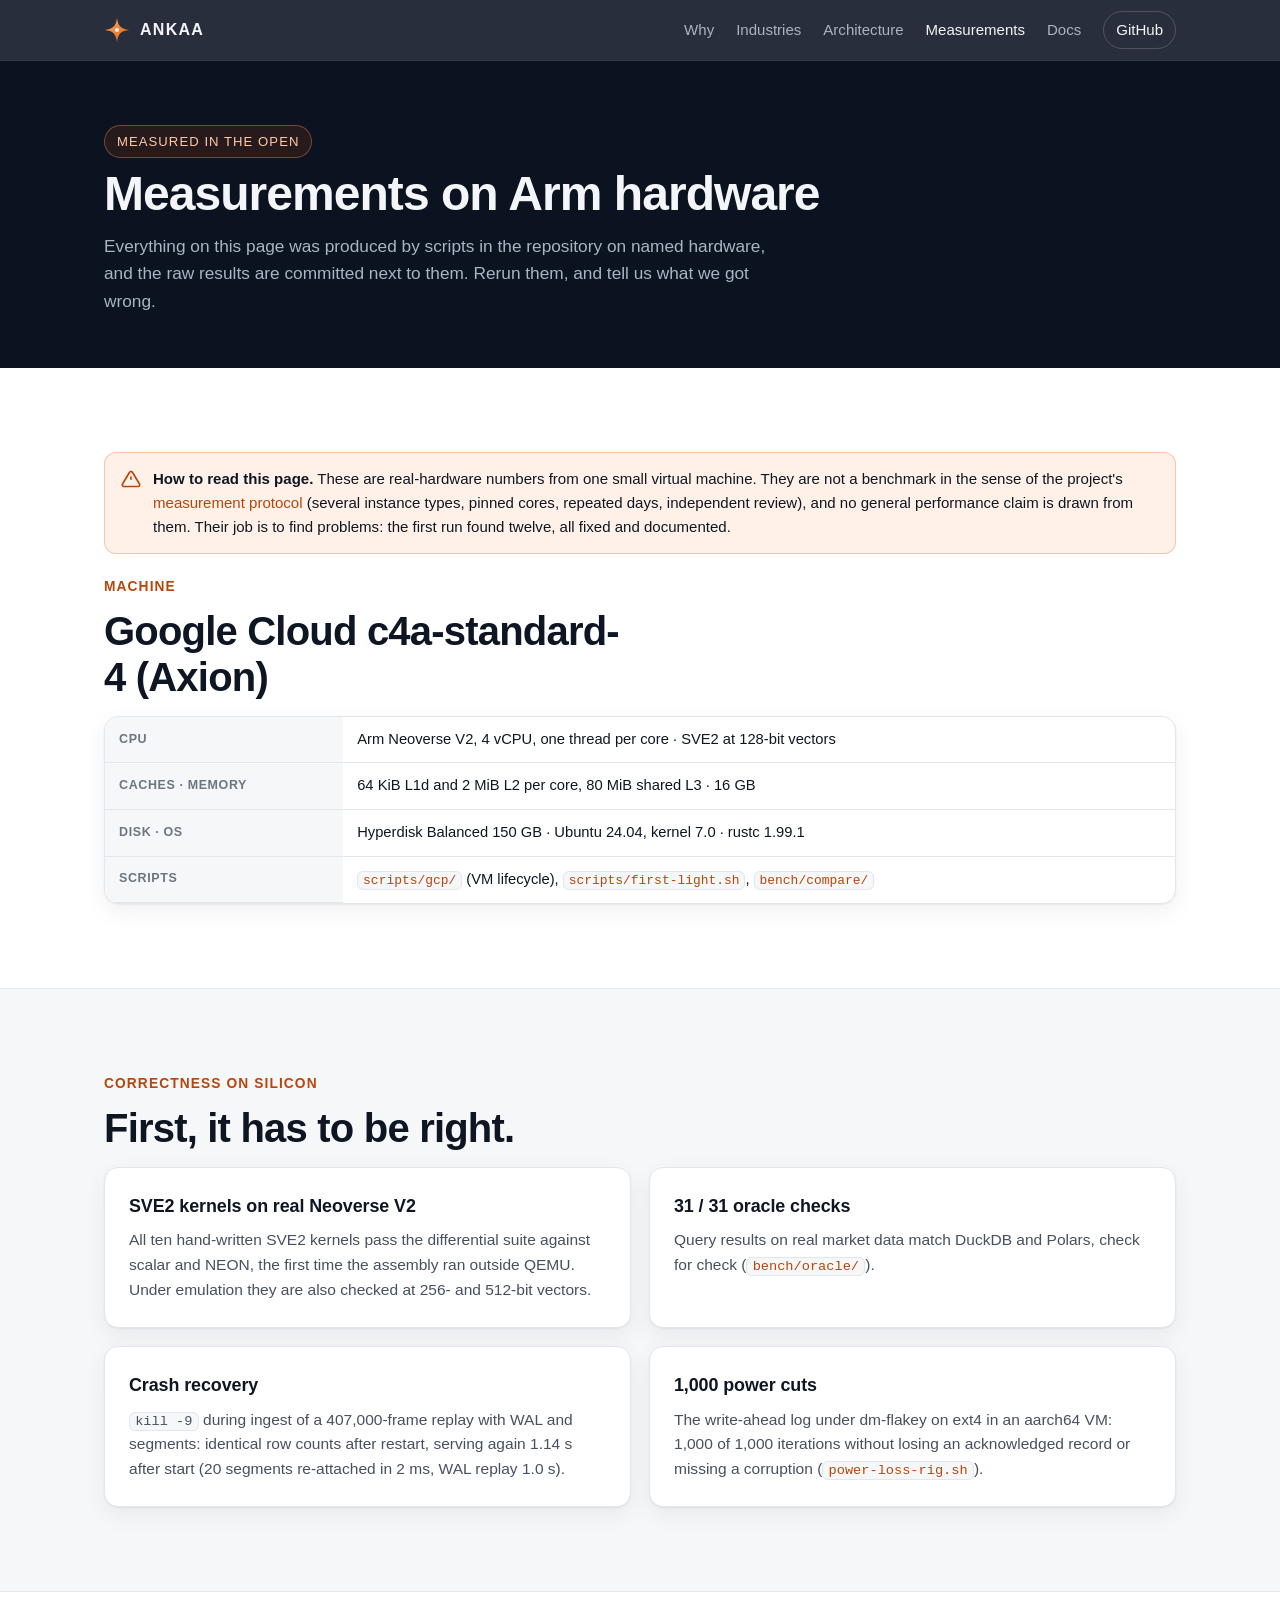
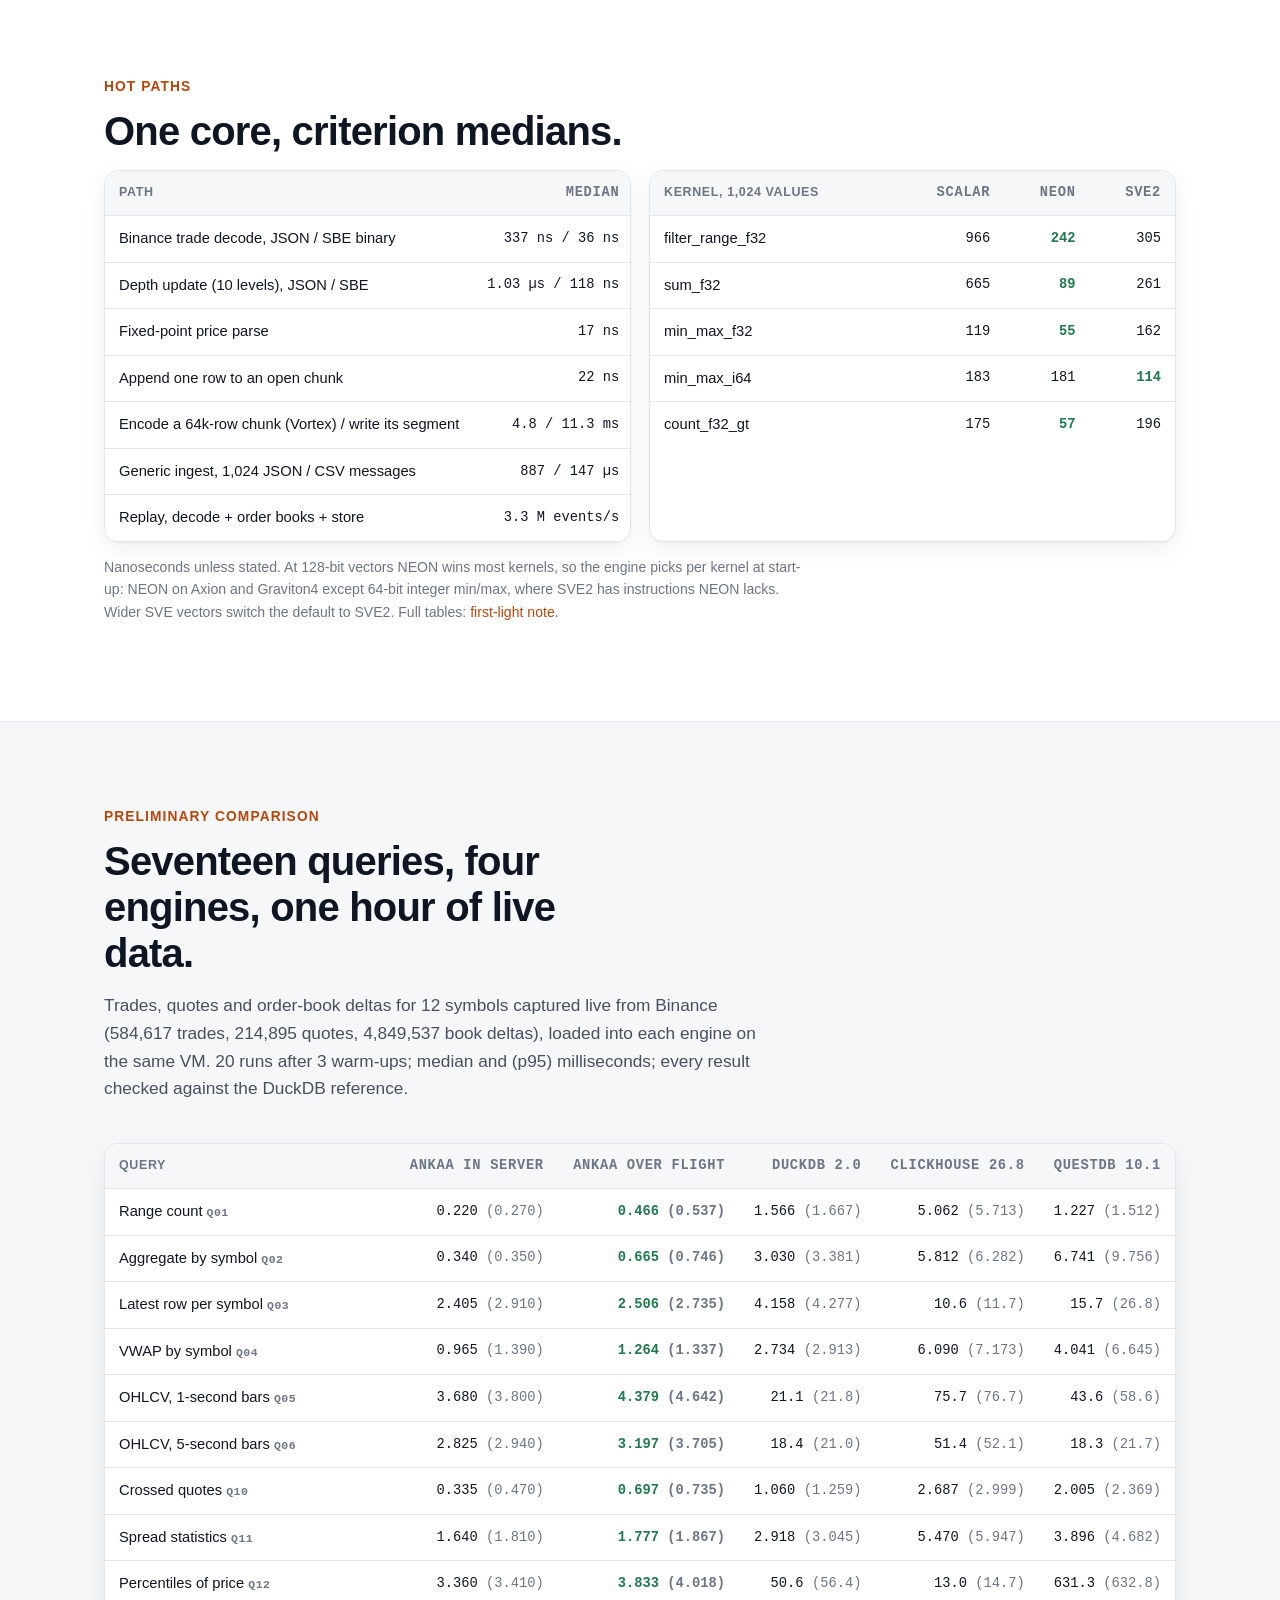
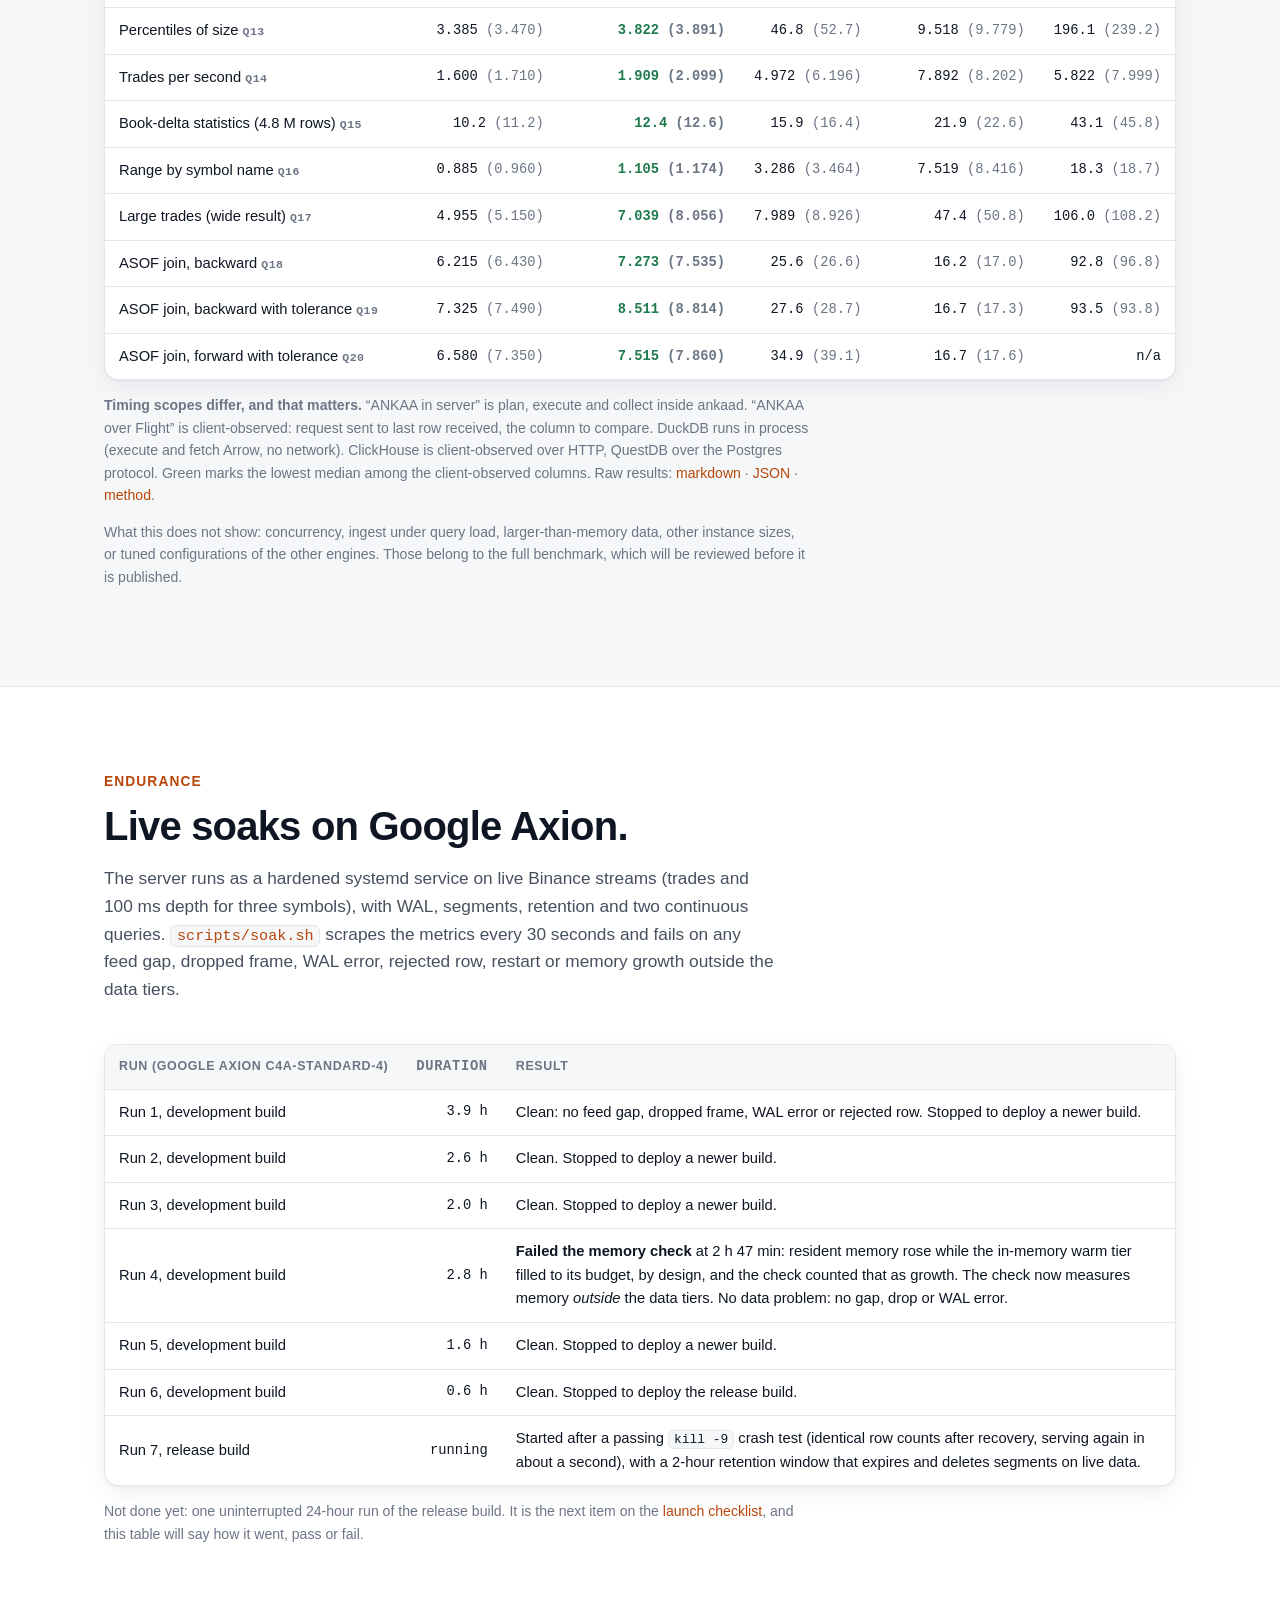
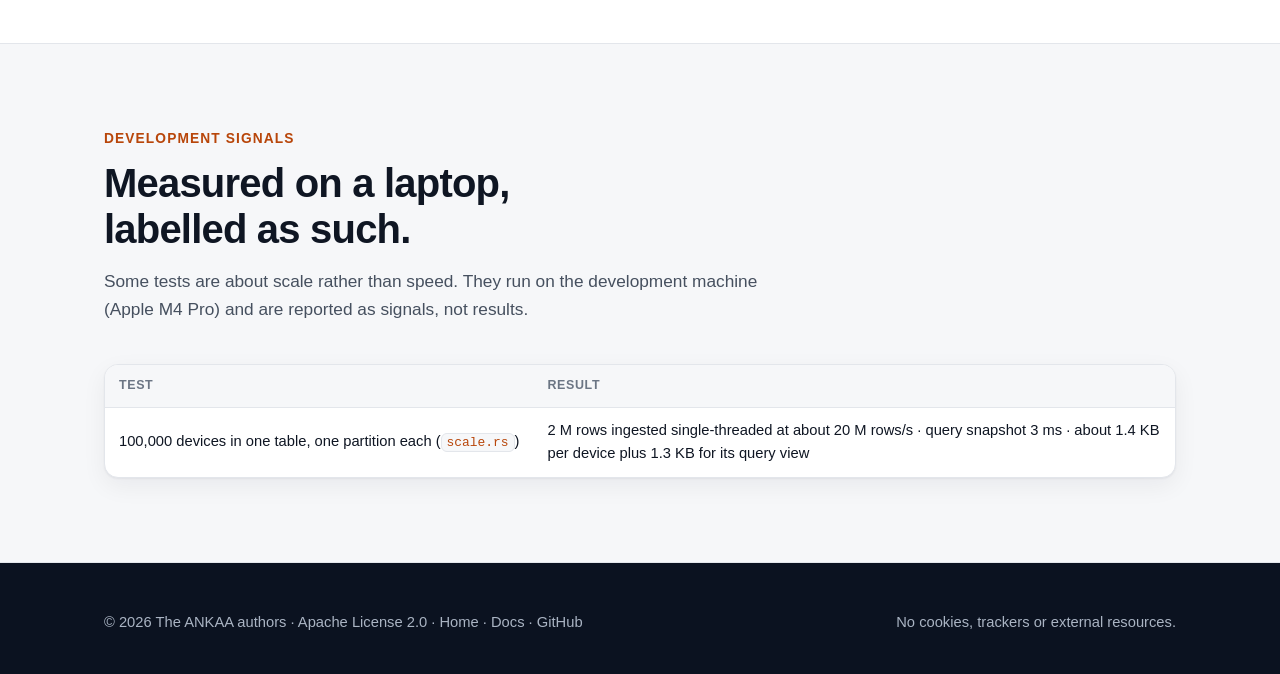
==== site/benchmarks.html @ 0e78306a "ANKAA 0.1.0: first public release Open-source, Arm-native real-time time-series engine in Rust. See " ====
<!doctype html>
<html lang="en">
<head>
<meta charset="utf-8">
<meta name="viewport" content="width=device-width, initial-scale=1">
<title>ANKAA · Measurements</title>
<meta name="description" content="Measurements of ANKAA on Arm server hardware (Google Axion, Neoverse V2): correctness on silicon, hot-path timings, SIMD backends and a preliminary comparison with DuckDB, ClickHouse and QuestDB, with scripts and raw results.">
<meta name="theme-color" content="#0b1220">
<link rel="icon" href="favicon.svg" type="image/svg+xml">
<link rel="stylesheet" href="assets/style.css">
<meta property="og:title" content="ANKAA · Measurements on Arm hardware">
<meta property="og:image" content="https://ualsweb.github.io/ankaa/assets/og.png">
</head>
<body>
<a class="skip" href="#main">Skip to content</a>
<header class="top">
  <div class="wrap">
    <a class="brand" href="./"><img src="assets/logo.svg" alt="" width="26" height="26">ANKAA</a>
    <nav class="nav" aria-label="Main">
      <a class="hide-s" href="./#why">Why</a>
      <a class="hide-s" href="./#industries">Industries</a>
      <a class="hide-s" href="./#architecture">Architecture</a>
      <a href="benchmarks.html" aria-current="page">Measurements</a>
      <a href="docs.html">Docs</a>
      <a class="gh" href="https://github.com/ualsweb/ankaa">GitHub</a>
    </nav>
  </div>
</header>

<main id="main">
<div class="page-head">
  <div class="wrap">
    <span class="eyebrow">Measured in the open</span>
    <h1>Measurements on Arm hardware</h1>
    <p>Everything on this page was produced by scripts in the repository on named hardware, and the raw results are committed next to them. Rerun them, and tell us what we got wrong.</p>
  </div>
</div>

<section>
  <div class="wrap">
    <div class="caveat"><svg viewBox="0 0 24 24"><path d="M12 9v4M12 17h.01M10.3 3.9L1.8 18a2 2 0 001.7 3h17a2 2 0 001.7-3L13.7 3.9a2 2 0 00-3.4 0z"/></svg><div><b>How to read this page.</b> These are real-hardware numbers from one small virtual machine. They are not a benchmark in the sense of the project's <a href="https://github.com/ualsweb/ankaa/blob/main/docs/measurement-protocol.md">measurement protocol</a> (several instance types, pinned cores, repeated days, independent review), and no general performance claim is drawn from them. Their job is to find problems: the first run found twelve, all fixed and documented.</div></div>

    <p class="kicker">Machine</p>
    <h2>Google Cloud c4a-standard-4 (Axion)</h2>
    <div class="tbl-wrap">
      <table>
        <tbody>
          <tr><th>CPU</th><td class="wrap-ok">Arm Neoverse V2, 4 vCPU, one thread per core · SVE2 at 128-bit vectors</td></tr>
          <tr><th>Caches · memory</th><td class="wrap-ok">64 KiB L1d and 2 MiB L2 per core, 80 MiB shared L3 · 16 GB</td></tr>
          <tr><th>Disk · OS</th><td class="wrap-ok">Hyperdisk Balanced 150 GB · Ubuntu 24.04, kernel 7.0 · rustc 1.99.1</td></tr>
          <tr><th>Scripts</th><td class="wrap-ok"><a href="https://github.com/ualsweb/ankaa/tree/main/scripts/gcp"><code>scripts/gcp/</code></a> (VM lifecycle), <a href="https://github.com/ualsweb/ankaa/blob/main/scripts/first-light.sh"><code>scripts/first-light.sh</code></a>, <a href="https://github.com/ualsweb/ankaa/tree/main/bench/compare"><code>bench/compare/</code></a></td></tr>
        </tbody>
      </table>
    </div>
  </div>
</section>

<section class="soft">
  <div class="wrap">
    <p class="kicker">Correctness on silicon</p>
    <h2>First, it has to be right.</h2>
    <div class="grid g2">
      <div class="card"><h3>SVE2 kernels on real Neoverse V2</h3><p>All ten hand-written SVE2 kernels pass the differential suite against scalar and NEON, the first time the assembly ran outside QEMU. Under emulation they are also checked at 256- and 512-bit vectors.</p></div>
      <div class="card"><h3>31 / 31 oracle checks</h3><p>Query results on real market data match DuckDB and Polars, check for check (<a href="https://github.com/ualsweb/ankaa/tree/main/bench/oracle"><code>bench/oracle/</code></a>).</p></div>
      <div class="card"><h3>Crash recovery</h3><p><code>kill -9</code> during ingest of a 407,000-frame replay with WAL and segments: identical row counts after restart, serving again 1.14 s after start (20 segments re-attached in 2 ms, WAL replay 1.0 s).</p></div>
      <div class="card"><h3>1,000 power cuts</h3><p>The write-ahead log under dm-flakey on ext4 in an aarch64 VM: 1,000 of 1,000 iterations without losing an acknowledged record or missing a corruption (<a href="https://github.com/ualsweb/ankaa/blob/main/scripts/power-loss-rig.sh"><code>power-loss-rig.sh</code></a>).</p></div>
    </div>
  </div>
</section>

<section>
  <div class="wrap">
    <p class="kicker">Hot paths</p>
    <h2>One core, criterion medians.</h2>
    <div class="grid g2">
      <div class="tbl-wrap">
        <table>
          <thead><tr><th>Path</th><th class="num">Median</th></tr></thead>
          <tbody>
            <tr><td>Binance trade decode, JSON / SBE binary</td><td class="num">337 ns / 36 ns</td></tr>
            <tr><td>Depth update (10 levels), JSON / SBE</td><td class="num">1.03 µs / 118 ns</td></tr>
            <tr><td>Fixed-point price parse</td><td class="num">17 ns</td></tr>
            <tr><td>Append one row to an open chunk</td><td class="num">22 ns</td></tr>
            <tr><td>Encode a 64k-row chunk (Vortex) / write its segment</td><td class="num">4.8 / 11.3 ms</td></tr>
            <tr><td>Generic ingest, 1,024 JSON / CSV messages</td><td class="num">887 / 147 µs</td></tr>
            <tr><td>Replay, decode + order books + store</td><td class="num">3.3 M events/s</td></tr>
          </tbody>
        </table>
      </div>
      <div class="tbl-wrap">
        <table>
          <thead><tr><th>Kernel, 1,024 values</th><th class="num">scalar</th><th class="num">NEON</th><th class="num">SVE2</th></tr></thead>
          <tbody>
            <tr><td>filter_range_f32</td><td class="num">966</td><td class="num best">242</td><td class="num">305</td></tr>
            <tr><td>sum_f32</td><td class="num">665</td><td class="num best">89</td><td class="num">261</td></tr>
            <tr><td>min_max_f32</td><td class="num">119</td><td class="num best">55</td><td class="num">162</td></tr>
            <tr><td>min_max_i64</td><td class="num">183</td><td class="num">181</td><td class="num best">114</td></tr>
            <tr><td>count_f32_gt</td><td class="num">175</td><td class="num best">57</td><td class="num">196</td></tr>
          </tbody>
        </table>
      </div>
    </div>
    <p class="note">Nanoseconds unless stated. At 128-bit vectors NEON wins most kernels, so the engine picks per kernel at start-up: NEON on Axion and Graviton4 except 64-bit integer min/max, where SVE2 has instructions NEON lacks. Wider SVE vectors switch the default to SVE2. Full tables: <a href="https://github.com/ualsweb/ankaa/blob/main/docs/benchmarks/2026-11-10-axion-first-light.md">first-light note</a>.</p>
  </div>
</section>

<section class="soft" id="comparison">
  <div class="wrap">
    <p class="kicker">Preliminary comparison</p>
    <h2>Seventeen queries, four engines, one hour of live data.</h2>
    <p class="sub">Trades, quotes and order-book deltas for 12 symbols captured live from Binance (584,617 trades, 214,895 quotes, 4,849,537 book deltas), loaded into each engine on the same VM. 20 runs after 3 warm-ups; median and (p95) milliseconds; every result checked against the DuckDB reference.</p>
    <div class="tbl-wrap">
      <table>
        <thead><tr><th>Query</th><th class="num">ANKAA in server</th><th class="num">ANKAA over Flight</th><th class="num">DuckDB 2.0</th><th class="num">ClickHouse 26.8</th><th class="num">QuestDB 10.1</th></tr></thead>
        <tbody>
          <tr><td>Range count <span class="tag" style="margin:0">q01</span></td><td class="num">0.220 <span style="color:var(--ink-faint)">(0.270)</span></td><td class="num best">0.466 <span style="color:var(--ink-faint)">(0.537)</span></td><td class="num">1.566 <span style="color:var(--ink-faint)">(1.667)</span></td><td class="num">5.062 <span style="color:var(--ink-faint)">(5.713)</span></td><td class="num">1.227 <span style="color:var(--ink-faint)">(1.512)</span></td></tr>
          <tr><td>Aggregate by symbol <span class="tag" style="margin:0">q02</span></td><td class="num">0.340 <span style="color:var(--ink-faint)">(0.350)</span></td><td class="num best">0.665 <span style="color:var(--ink-faint)">(0.746)</span></td><td class="num">3.030 <span style="color:var(--ink-faint)">(3.381)</span></td><td class="num">5.812 <span style="color:var(--ink-faint)">(6.282)</span></td><td class="num">6.741 <span style="color:var(--ink-faint)">(9.756)</span></td></tr>
          <tr><td>Latest row per symbol <span class="tag" style="margin:0">q03</span></td><td class="num">2.405 <span style="color:var(--ink-faint)">(2.910)</span></td><td class="num best">2.506 <span style="color:var(--ink-faint)">(2.735)</span></td><td class="num">4.158 <span style="color:var(--ink-faint)">(4.277)</span></td><td class="num">10.6 <span style="color:var(--ink-faint)">(11.7)</span></td><td class="num">15.7 <span style="color:var(--ink-faint)">(26.8)</span></td></tr>
          <tr><td>VWAP by symbol <span class="tag" style="margin:0">q04</span></td><td class="num">0.965 <span style="color:var(--ink-faint)">(1.390)</span></td><td class="num best">1.264 <span style="color:var(--ink-faint)">(1.337)</span></td><td class="num">2.734 <span style="color:var(--ink-faint)">(2.913)</span></td><td class="num">6.090 <span style="color:var(--ink-faint)">(7.173)</span></td><td class="num">4.041 <span style="color:var(--ink-faint)">(6.645)</span></td></tr>
          <tr><td>OHLCV, 1-second bars <span class="tag" style="margin:0">q05</span></td><td class="num">3.680 <span style="color:var(--ink-faint)">(3.800)</span></td><td class="num best">4.379 <span style="color:var(--ink-faint)">(4.642)</span></td><td class="num">21.1 <span style="color:var(--ink-faint)">(21.8)</span></td><td class="num">75.7 <span style="color:var(--ink-faint)">(76.7)</span></td><td class="num">43.6 <span style="color:var(--ink-faint)">(58.6)</span></td></tr>
          <tr><td>OHLCV, 5-second bars <span class="tag" style="margin:0">q06</span></td><td class="num">2.825 <span style="color:var(--ink-faint)">(2.940)</span></td><td class="num best">3.197 <span style="color:var(--ink-faint)">(3.705)</span></td><td class="num">18.4 <span style="color:var(--ink-faint)">(21.0)</span></td><td class="num">51.4 <span style="color:var(--ink-faint)">(52.1)</span></td><td class="num">18.3 <span style="color:var(--ink-faint)">(21.7)</span></td></tr>
          <tr><td>Crossed quotes <span class="tag" style="margin:0">q10</span></td><td class="num">0.335 <span style="color:var(--ink-faint)">(0.470)</span></td><td class="num best">0.697 <span style="color:var(--ink-faint)">(0.735)</span></td><td class="num">1.060 <span style="color:var(--ink-faint)">(1.259)</span></td><td class="num">2.687 <span style="color:var(--ink-faint)">(2.999)</span></td><td class="num">2.005 <span style="color:var(--ink-faint)">(2.369)</span></td></tr>
          <tr><td>Spread statistics <span class="tag" style="margin:0">q11</span></td><td class="num">1.640 <span style="color:var(--ink-faint)">(1.810)</span></td><td class="num best">1.777 <span style="color:var(--ink-faint)">(1.867)</span></td><td class="num">2.918 <span style="color:var(--ink-faint)">(3.045)</span></td><td class="num">5.470 <span style="color:var(--ink-faint)">(5.947)</span></td><td class="num">3.896 <span style="color:var(--ink-faint)">(4.682)</span></td></tr>
          <tr><td>Percentiles of price <span class="tag" style="margin:0">q12</span></td><td class="num">3.360 <span style="color:var(--ink-faint)">(3.410)</span></td><td class="num best">3.833 <span style="color:var(--ink-faint)">(4.018)</span></td><td class="num">50.6 <span style="color:var(--ink-faint)">(56.4)</span></td><td class="num">13.0 <span style="color:var(--ink-faint)">(14.7)</span></td><td class="num">631.3 <span style="color:var(--ink-faint)">(632.8)</span></td></tr>
          <tr><td>Percentiles of size <span class="tag" style="margin:0">q13</span></td><td class="num">3.385 <span style="color:var(--ink-faint)">(3.470)</span></td><td class="num best">3.822 <span style="color:var(--ink-faint)">(3.891)</span></td><td class="num">46.8 <span style="color:var(--ink-faint)">(52.7)</span></td><td class="num">9.518 <span style="color:var(--ink-faint)">(9.779)</span></td><td class="num">196.1 <span style="color:var(--ink-faint)">(239.2)</span></td></tr>
          <tr><td>Trades per second <span class="tag" style="margin:0">q14</span></td><td class="num">1.600 <span style="color:var(--ink-faint)">(1.710)</span></td><td class="num best">1.909 <span style="color:var(--ink-faint)">(2.099)</span></td><td class="num">4.972 <span style="color:var(--ink-faint)">(6.196)</span></td><td class="num">7.892 <span style="color:var(--ink-faint)">(8.202)</span></td><td class="num">5.822 <span style="color:var(--ink-faint)">(7.999)</span></td></tr>
          <tr><td>Book-delta statistics (4.8 M rows) <span class="tag" style="margin:0">q15</span></td><td class="num">10.2 <span style="color:var(--ink-faint)">(11.2)</span></td><td class="num best">12.4 <span style="color:var(--ink-faint)">(12.6)</span></td><td class="num">15.9 <span style="color:var(--ink-faint)">(16.4)</span></td><td class="num">21.9 <span style="color:var(--ink-faint)">(22.6)</span></td><td class="num">43.1 <span style="color:var(--ink-faint)">(45.8)</span></td></tr>
          <tr><td>Range by symbol name <span class="tag" style="margin:0">q16</span></td><td class="num">0.885 <span style="color:var(--ink-faint)">(0.960)</span></td><td class="num best">1.105 <span style="color:var(--ink-faint)">(1.174)</span></td><td class="num">3.286 <span style="color:var(--ink-faint)">(3.464)</span></td><td class="num">7.519 <span style="color:var(--ink-faint)">(8.416)</span></td><td class="num">18.3 <span style="color:var(--ink-faint)">(18.7)</span></td></tr>
          <tr><td>Large trades (wide result) <span class="tag" style="margin:0">q17</span></td><td class="num">4.955 <span style="color:var(--ink-faint)">(5.150)</span></td><td class="num best">7.039 <span style="color:var(--ink-faint)">(8.056)</span></td><td class="num">7.989 <span style="color:var(--ink-faint)">(8.926)</span></td><td class="num">47.4 <span style="color:var(--ink-faint)">(50.8)</span></td><td class="num">106.0 <span style="color:var(--ink-faint)">(108.2)</span></td></tr>
          <tr><td>ASOF join, backward <span class="tag" style="margin:0">q18</span></td><td class="num">6.215 <span style="color:var(--ink-faint)">(6.430)</span></td><td class="num best">7.273 <span style="color:var(--ink-faint)">(7.535)</span></td><td class="num">25.6 <span style="color:var(--ink-faint)">(26.6)</span></td><td class="num">16.2 <span style="color:var(--ink-faint)">(17.0)</span></td><td class="num">92.8 <span style="color:var(--ink-faint)">(96.8)</span></td></tr>
          <tr><td>ASOF join, backward with tolerance <span class="tag" style="margin:0">q19</span></td><td class="num">7.325 <span style="color:var(--ink-faint)">(7.490)</span></td><td class="num best">8.511 <span style="color:var(--ink-faint)">(8.814)</span></td><td class="num">27.6 <span style="color:var(--ink-faint)">(28.7)</span></td><td class="num">16.7 <span style="color:var(--ink-faint)">(17.3)</span></td><td class="num">93.5 <span style="color:var(--ink-faint)">(93.8)</span></td></tr>
          <tr><td>ASOF join, forward with tolerance <span class="tag" style="margin:0">q20</span></td><td class="num">6.580 <span style="color:var(--ink-faint)">(7.350)</span></td><td class="num best">7.515 <span style="color:var(--ink-faint)">(7.860)</span></td><td class="num">34.9 <span style="color:var(--ink-faint)">(39.1)</span></td><td class="num">16.7 <span style="color:var(--ink-faint)">(17.6)</span></td><td class="num">n/a</td></tr>
        </tbody>
      </table>
    </div>
    <p class="note"><b>Timing scopes differ, and that matters.</b> “ANKAA in server” is plan, execute and collect inside ankaad. “ANKAA over Flight” is client-observed: request sent to last row received, the column to compare. DuckDB runs in process (execute and fetch Arrow, no network). ClickHouse is client-observed over HTTP, QuestDB over the Postgres protocol. Green marks the lowest median among the client-observed columns. Raw results: <a href="https://github.com/ualsweb/ankaa/blob/main/bench/compare/results/2026-11-11-gcp-c4a-standard-4.md">markdown</a> · <a href="https://github.com/ualsweb/ankaa/blob/main/bench/compare/results/2026-11-11-gcp-c4a-standard-4.json">JSON</a> · <a href="https://github.com/ualsweb/ankaa/blob/main/docs/benchmarks/comparison-method.md">method</a>.</p>
    <p class="note">What this does not show: concurrency, ingest under query load, larger-than-memory data, other instance sizes, or tuned configurations of the other engines. Those belong to the full benchmark, which will be reviewed before it is published.</p>
  </div>
</section>

<section id="soak">
  <div class="wrap">
    <p class="kicker">Endurance</p>
    <h2>Live soaks on Google Axion.</h2>
    <p class="sub">The server runs as a hardened systemd service on live Binance streams (trades and 100 ms depth for three symbols), with WAL, segments, retention and two continuous queries. <a href="https://github.com/ualsweb/ankaa/blob/main/scripts/soak.sh"><code>scripts/soak.sh</code></a> scrapes the metrics every 30 seconds and fails on any feed gap, dropped frame, WAL error, rejected row, restart or memory growth outside the data tiers.</p>
    <div class="tbl-wrap">
      <table>
        <thead><tr><th>Run (Google Axion c4a-standard-4)</th><th class="num">Duration</th><th>Result</th></tr></thead>
        <tbody>
          <tr><td>Run 1, development build</td><td class="num">3.9 h</td><td class="wrap-ok">Clean: no feed gap, dropped frame, WAL error or rejected row. Stopped to deploy a newer build.</td></tr>
          <tr><td>Run 2, development build</td><td class="num">2.6 h</td><td class="wrap-ok">Clean. Stopped to deploy a newer build.</td></tr>
          <tr><td>Run 3, development build</td><td class="num">2.0 h</td><td class="wrap-ok">Clean. Stopped to deploy a newer build.</td></tr>
          <tr><td>Run 4, development build</td><td class="num">2.8 h</td><td class="wrap-ok"><b>Failed the memory check</b> at 2 h 47 min: resident memory rose while the in-memory warm tier filled to its budget, by design, and the check counted that as growth. The check now measures memory <i>outside</i> the data tiers. No data problem: no gap, drop or WAL error.</td></tr>
          <tr><td>Run 5, development build</td><td class="num">1.6 h</td><td class="wrap-ok">Clean. Stopped to deploy a newer build.</td></tr>
          <tr><td>Run 6, development build</td><td class="num">0.6 h</td><td class="wrap-ok">Clean. Stopped to deploy the release build.</td></tr>
          <tr><td>Run 7, release build</td><td class="num">running</td><td class="wrap-ok">Started after a passing <code>kill -9</code> crash test (identical row counts after recovery, serving again in about a second), with a 2-hour retention window that expires and deletes segments on live data.</td></tr>
        </tbody>
      </table>
    </div>
    <p class="note">Not done yet: one uninterrupted 24-hour run of the release build. It is the next item on the <a href="https://github.com/ualsweb/ankaa/blob/main/docs/launch-checklist.md">launch checklist</a>, and this table will say how it went, pass or fail.</p>
  </div>
</section>

<section class="soft">
  <div class="wrap">
    <p class="kicker">Development signals</p>
    <h2>Measured on a laptop, labelled as such.</h2>
    <p class="sub">Some tests are about scale rather than speed. They run on the development machine (Apple M4 Pro) and are reported as signals, not results.</p>
    <div class="tbl-wrap">
      <table>
        <thead><tr><th>Test</th><th>Result</th></tr></thead>
        <tbody>
          <tr><td>100,000 devices in one table, one partition each (<a href="https://github.com/ualsweb/ankaa/blob/main/crates/ankaa-store/tests/scale.rs"><code>scale.rs</code></a>)</td><td class="wrap-ok">2 M rows ingested single-threaded at about 20 M rows/s · query snapshot 3 ms · about 1.4 KB per device plus 1.3 KB for its query view</td></tr>
        </tbody>
      </table>
    </div>
  </div>
</section>
</main>

<footer>
  <div class="wrap">
    <div class="fine" style="border-top:0;margin-top:0;padding-top:0"><span>© 2026 The ANKAA authors · Apache License 2.0 · <a href="./">Home</a> · <a href="docs.html">Docs</a> · <a href="https://github.com/ualsweb/ankaa">GitHub</a></span><span>No cookies, trackers or external resources.</span></div>
  </div>
</footer>
</body>
</html>
---- site/assets/style.css ----
/* ANKAA website. No external fonts, scripts or trackers. */
:root {
  --bg: #ffffff;
  --bg-soft: #f6f7f9;
  --bg-card: #ffffff;
  --ink: #0f1623;
  --ink-soft: #46505f;
  --ink-faint: #6b7584;
  --line: #e3e6eb;
  --accent: #e8590c;
  --accent-ink: #b8460a;
  --accent-soft: #fff1e8;
  --ok: #1f7a4d;
  --hero-bg: #0b1220;
  --hero-ink: #f3f5f8;
  --hero-soft: #aab4c3;
  --code-bg: #0f1726;
  --code-ink: #dfe6f0;
  --code-dim: #8a96a8;
  --code-key: #ffb27a;
  --code-str: #9fd8a8;
  --radius: 14px;
  --shadow: 0 1px 2px rgba(15, 22, 35, 0.05), 0 8px 24px rgba(15, 22, 35, 0.06);
  --sans: ui-sans-serif, -apple-system, BlinkMacSystemFont, "Segoe UI", Inter, Roboto, "Helvetica Neue", Arial, sans-serif;
  --mono: ui-monospace, "SF Mono", "JetBrains Mono", "Cascadia Code", Menlo, Consolas, monospace;
  color-scheme: light;
}
@media (prefers-color-scheme: dark) {
  :root:not([data-theme="light"]) {
    --bg: #0b1018;
    --bg-soft: #111824;
    --bg-card: #121a27;
    --ink: #e8edf4;
    --ink-soft: #b3bdcb;
    --ink-faint: #8792a3;
    --line: #223044;
    --accent: #ff7a33;
    --accent-ink: #ff9a5c;
    --accent-soft: #2a1a10;
    --ok: #4cc38a;
    --hero-bg: #070b12;
    --shadow: 0 1px 2px rgba(0, 0, 0, 0.3), 0 8px 24px rgba(0, 0, 0, 0.25);
    color-scheme: dark;
  }
}
:root[data-theme="dark"] {
  --bg: #0b1018;
  --bg-soft: #111824;
  --bg-card: #121a27;
  --ink: #e8edf4;
  --ink-soft: #b3bdcb;
  --ink-faint: #8792a3;
  --line: #223044;
  --accent: #ff7a33;
  --accent-ink: #ff9a5c;
  --accent-soft: #2a1a10;
  --ok: #4cc38a;
  --hero-bg: #070b12;
  color-scheme: dark;
}

* { box-sizing: border-box; }
html { -webkit-text-size-adjust: 100%; scroll-behavior: smooth; }
body {
  margin: 0;
  background: var(--bg);
  color: var(--ink);
  font: 16px/1.6 var(--sans);
  -webkit-font-smoothing: antialiased;
}
a { color: var(--accent-ink); text-decoration: none; }
a:hover { text-decoration: underline; text-underline-offset: 3px; }
img, svg { max-width: 100%; height: auto; }
code, pre, kbd { font-family: var(--mono); }
:not(pre) > code {
  font-size: 0.88em;
  background: var(--bg-soft);
  border: 1px solid var(--line);
  border-radius: 6px;
  padding: 0.08em 0.38em;
}
:focus-visible { outline: 2px solid var(--accent); outline-offset: 3px; border-radius: 4px; }

.wrap { max-width: 1120px; margin: 0 auto; padding: 0 24px; }
@media (max-width: 640px) { .wrap { padding: 0 16px; } }

/* ---------- header ---------- */
.top {
  position: sticky; top: 0; z-index: 10;
  background: color-mix(in srgb, var(--hero-bg) 88%, transparent);
  backdrop-filter: saturate(160%) blur(10px);
  -webkit-backdrop-filter: saturate(160%) blur(10px);
  border-bottom: 1px solid rgba(255, 255, 255, 0.06);
}
.top .wrap { display: flex; align-items: center; gap: 24px; height: 60px; }
.brand { display: flex; align-items: center; gap: 10px; color: var(--hero-ink); font-weight: 700; letter-spacing: 0.08em; }
.brand:hover { text-decoration: none; }
.brand svg { width: 26px; height: 26px; }
.nav { display: flex; gap: 22px; margin-left: auto; align-items: center; }
.nav a { color: var(--hero-soft); font-size: 0.94rem; }
.nav a:hover, .nav a[aria-current="page"] { color: var(--hero-ink); text-decoration: none; }
.nav .gh {
  color: var(--hero-ink); border: 1px solid rgba(255, 255, 255, 0.18);
  padding: 6px 12px; border-radius: 999px; display: inline-flex; gap: 8px; align-items: center;
}
.nav .gh svg { width: 16px; height: 16px; fill: currentColor; }
@media (max-width: 760px) { .nav .hide-s { display: none; } .nav { gap: 14px; } }

/* ---------- hero ---------- */
.hero {
  background:
    radial-gradient(900px 420px at 85% -10%, rgba(232, 89, 12, 0.28), transparent 60%),
    radial-gradient(700px 380px at 0% 110%, rgba(64, 120, 255, 0.16), transparent 60%),
    var(--hero-bg);
  color: var(--hero-ink);
  padding: 88px 0 72px;
  overflow: hidden;
}
.eyebrow {
  display: inline-flex; align-items: center; gap: 8px;
  font-size: 0.82rem; letter-spacing: 0.08em; text-transform: uppercase;
  color: #ffc9a6; border: 1px solid rgba(255, 160, 100, 0.35);
  background: rgba(232, 89, 12, 0.12); padding: 5px 12px; border-radius: 999px;
}
.hero h1 {
  font-size: clamp(2.2rem, 5.4vw, 3.9rem); line-height: 1.07; letter-spacing: -0.025em;
  margin: 22px 0 18px; max-width: 16ch; font-weight: 750;
}
.hero h1 em { font-style: normal; color: #ffa36b; }
.hero .lede { font-size: clamp(1.05rem, 1.9vw, 1.25rem); color: var(--hero-soft); max-width: 62ch; margin: 0 0 30px; }
.cta { display: flex; flex-wrap: wrap; gap: 12px; }
.btn {
  display: inline-flex; align-items: center; gap: 8px; font-weight: 600;
  padding: 12px 20px; border-radius: 10px; border: 1px solid transparent; font-size: 0.98rem;
}
.btn:hover { text-decoration: none; }
.btn.primary { background: var(--accent); color: #fff; }
.btn.primary:hover { filter: brightness(1.08); }
.btn.ghost { color: var(--hero-ink); border-color: rgba(255, 255, 255, 0.22); }
.btn.ghost:hover { background: rgba(255, 255, 255, 0.06); }
.btn svg { width: 18px; height: 18px; fill: currentColor; }
.hero-grid { display: grid; grid-template-columns: 1.1fr 0.9fr; gap: 48px; align-items: center; }
@media (max-width: 920px) { .hero-grid { grid-template-columns: 1fr; } }
.hero-meta { display: flex; flex-wrap: wrap; gap: 8px 18px; margin-top: 28px; color: var(--hero-soft); font-size: 0.9rem; }
.hero-meta span { display: inline-flex; gap: 6px; align-items: center; }
.hero-meta svg { width: 15px; height: 15px; fill: none; stroke: #ffa36b; stroke-width: 2.4; }

.term {
  background: #0d1522; border: 1px solid rgba(255, 255, 255, 0.08); border-radius: var(--radius);
  box-shadow: 0 20px 60px rgba(0, 0, 0, 0.45); overflow: hidden; min-width: 0;
}
.term .bar { display: flex; gap: 7px; padding: 12px 14px; border-bottom: 1px solid rgba(255, 255, 255, 0.06); }
.term .bar i { width: 11px; height: 11px; border-radius: 50%; background: #2a3445; display: block; }
.term .bar b { margin-left: 8px; font: 500 0.78rem var(--mono); color: var(--code-dim); }
.term pre { margin: 0; padding: 18px 18px 20px; overflow-x: auto; font-size: 0.82rem; line-height: 1.65; color: var(--code-ink); }
.c-dim { color: var(--code-dim); }
.c-key { color: var(--code-key); }
.c-str { color: var(--code-str); }
.c-ok { color: #7ee0a5; }

/* ---------- sections ---------- */
section { padding: 84px 0; }
section.soft { background: var(--bg-soft); border-top: 1px solid var(--line); border-bottom: 1px solid var(--line); }
.kicker { color: var(--accent-ink); font-weight: 650; font-size: 0.86rem; letter-spacing: 0.08em; text-transform: uppercase; margin: 0 0 10px; }
h2 { font-size: clamp(1.7rem, 3.4vw, 2.5rem); line-height: 1.15; letter-spacing: -0.02em; margin: 0 0 16px; max-width: 24ch; }
h3 { font-size: 1.12rem; margin: 0 0 8px; letter-spacing: -0.005em; }
.sub { color: var(--ink-soft); font-size: 1.08rem; max-width: 70ch; margin: 0 0 40px; }
p { margin: 0 0 14px; }

.grid { display: grid; gap: 18px; }
.g2 { grid-template-columns: repeat(2, minmax(0, 1fr)); }
.g3 { grid-template-columns: repeat(3, minmax(0, 1fr)); }
.g4 { grid-template-columns: repeat(4, minmax(0, 1fr)); }
@media (max-width: 960px) { .g3, .g4 { grid-template-columns: repeat(2, minmax(0, 1fr)); } }
@media (max-width: 640px) { .g2, .g3, .g4 { grid-template-columns: 1fr; } }

.card {
  background: var(--bg-card); border: 1px solid var(--line); border-radius: var(--radius);
  padding: 24px; box-shadow: var(--shadow); min-width: 0;
}
.card p { color: var(--ink-soft); font-size: 0.97rem; margin: 0; }
.card .ico {
  width: 40px; height: 40px; border-radius: 10px; display: grid; place-items: center;
  background: var(--accent-soft); color: var(--accent-ink); margin-bottom: 14px;
}
.card .ico svg { width: 22px; height: 22px; fill: none; stroke: currentColor; stroke-width: 1.9; stroke-linecap: round; stroke-linejoin: round; }
.card ul { margin: 12px 0 0; padding-left: 18px; color: var(--ink-soft); font-size: 0.93rem; }
.card li { margin: 3px 0; }
.tag { display: inline-block; font: 600 0.72rem var(--mono); letter-spacing: 0.04em; color: var(--ink-faint); text-transform: uppercase; margin-bottom: 8px; }

/* problem / story */
.story { display: grid; grid-template-columns: 1fr 1fr; gap: 56px; align-items: start; }
@media (max-width: 880px) { .story { grid-template-columns: 1fr; gap: 28px; } }
.quote { border-left: 3px solid var(--accent); padding: 4px 0 4px 20px; color: var(--ink-soft); font-size: 1.04rem; margin: 0 0 18px; }
.quote b { color: var(--ink); }
.big-statement { font-size: clamp(1.25rem, 2.4vw, 1.6rem); line-height: 1.35; letter-spacing: -0.01em; font-weight: 650; margin: 8px 0 0; }
.big-statement span { color: var(--accent-ink); }

/* stats */
.stats { display: grid; grid-template-columns: repeat(4, minmax(0, 1fr)); gap: 0; border: 1px solid var(--line); border-radius: var(--radius); overflow: hidden; background: var(--bg-card); }
.stat { padding: 26px 22px; border-right: 1px solid var(--line); }
.stat:last-child { border-right: 0; }
.stat .n { font-size: 2rem; font-weight: 750; letter-spacing: -0.02em; line-height: 1.1; }
.stat .n small { font-size: 1rem; color: var(--ink-faint); font-weight: 600; }
.stat .l { color: var(--ink-soft); font-size: 0.92rem; margin-top: 6px; }
@media (max-width: 860px) {
  .stats { grid-template-columns: repeat(2, minmax(0, 1fr)); }
  .stat:nth-child(2) { border-right: 0; }
  .stat:nth-child(-n+2) { border-bottom: 1px solid var(--line); }
}
@media (max-width: 480px) {
  .stats { grid-template-columns: 1fr; }
  .stat { border-right: 0; border-bottom: 1px solid var(--line); }
  .stat:last-child { border-bottom: 0; }
}

/* architecture */
.arch { background: var(--bg-card); border: 1px solid var(--line); border-radius: var(--radius); padding: 22px; box-shadow: var(--shadow); overflow-x: auto; }
.arch svg { display: block; min-width: 760px; width: 100%; }
.arch text { font-family: var(--sans); }
.legend { display: flex; flex-wrap: wrap; gap: 18px; color: var(--ink-faint); font-size: 0.86rem; margin-top: 14px; }

/* tables */
.tbl-wrap { overflow-x: auto; border: 1px solid var(--line); border-radius: var(--radius); background: var(--bg-card); box-shadow: var(--shadow); }
table { width: 100%; border-collapse: collapse; font-size: 0.92rem; }
th, td { padding: 11px 14px; text-align: left; border-bottom: 1px solid var(--line); white-space: nowrap; }
th { font-size: 0.78rem; text-transform: uppercase; letter-spacing: 0.05em; color: var(--ink-faint); background: var(--bg-soft); font-weight: 650; }
tr:last-child td { border-bottom: 0; }
td.num, th.num { text-align: right; font-variant-numeric: tabular-nums; font-family: var(--mono); font-size: 0.86rem; }
td.best { color: var(--ok); font-weight: 700; }
td.wrap-ok { white-space: normal; }
.note { color: var(--ink-faint); font-size: 0.88rem; margin-top: 14px; max-width: 90ch; }
.caveat {
  display: flex; gap: 12px; align-items: flex-start; background: var(--accent-soft);
  border: 1px solid color-mix(in srgb, var(--accent) 30%, transparent); color: var(--ink);
  border-radius: 12px; padding: 14px 16px; font-size: 0.94rem; margin: 0 0 22px;
}
.caveat svg { flex: none; width: 20px; height: 20px; fill: none; stroke: var(--accent-ink); stroke-width: 2; margin-top: 2px; }

/* code tabs (CSS only) */
.code-card { background: var(--code-bg); border-radius: var(--radius); overflow: hidden; border: 1px solid #1d2838; min-width: 0; }
.code-card header { display: flex; justify-content: space-between; align-items: center; padding: 10px 16px; border-bottom: 1px solid #1d2838; color: var(--code-dim); font: 600 0.78rem var(--mono); letter-spacing: 0.03em; }
.code-card pre { margin: 0; padding: 18px; color: var(--code-ink); font-size: 0.83rem; line-height: 1.65; overflow-x: auto; }

/* status list */
.status-list { display: grid; gap: 10px; }
.status-row { display: grid; grid-template-columns: 26px 1fr; gap: 12px; align-items: start; padding: 14px 16px; background: var(--bg-card); border: 1px solid var(--line); border-radius: 12px; }
.status-row b { display: block; }
.status-row span { color: var(--ink-soft); font-size: 0.93rem; }
.dot { width: 22px; height: 22px; border-radius: 50%; display: grid; place-items: center; font-size: 0.75rem; font-weight: 800; color: #fff; margin-top: 2px; }
.dot.ok { background: var(--ok); }
.dot.wip { background: #c98a0b; }
.dot.no { background: #7a8496; }

/* docs hub */
.doc-group h3 { display: flex; gap: 10px; align-items: center; }
.doc-list { list-style: none; margin: 14px 0 0; padding: 0; }
.doc-list li { padding: 10px 0; border-top: 1px solid var(--line); }
.doc-list li:first-child { border-top: 0; }
.doc-list a { font-weight: 600; }
.doc-list span { display: block; color: var(--ink-soft); font-size: 0.92rem; }

/* page head (inner pages) */
.page-head { background: var(--hero-bg); color: var(--hero-ink); padding: 64px 0 52px; }
.page-head h1 { font-size: clamp(2rem, 4.4vw, 3rem); margin: 10px 0 12px; letter-spacing: -0.02em; line-height: 1.1; }
.page-head p { color: var(--hero-soft); max-width: 70ch; font-size: 1.08rem; margin: 0; }

/* footer */
footer { background: var(--hero-bg); color: var(--hero-soft); padding: 48px 0 40px; font-size: 0.92rem; }
footer .cols { display: grid; grid-template-columns: 1.4fr 1fr 1fr 1fr; gap: 28px; }
@media (max-width: 760px) { footer .cols { grid-template-columns: 1fr 1fr; } }
footer h4 { color: var(--hero-ink); font-size: 0.85rem; letter-spacing: 0.06em; text-transform: uppercase; margin: 0 0 12px; }
footer ul { list-style: none; margin: 0; padding: 0; }
footer li { margin: 6px 0; }
footer a { color: var(--hero-soft); }
footer a:hover { color: var(--hero-ink); }
footer .fine { border-top: 1px solid rgba(255, 255, 255, 0.08); margin-top: 32px; padding-top: 20px; display: flex; flex-wrap: wrap; gap: 8px 24px; justify-content: space-between; }

.center { text-align: center; }
.center h2, .center .sub { margin-left: auto; margin-right: auto; }
.mt-l { margin-top: 40px; }
.pill-row { display: flex; flex-wrap: wrap; gap: 8px; margin-top: 18px; }
.pill { font: 600 0.8rem var(--mono); padding: 6px 11px; border-radius: 999px; background: var(--bg-card); border: 1px solid var(--line); color: var(--ink-soft); }
.skip { position: absolute; left: -999px; top: 8px; background: var(--accent); color: #fff; padding: 8px 12px; border-radius: 8px; z-index: 100; }
.skip:focus { left: 8px; }
@media (prefers-reduced-motion: reduce) { html { scroll-behavior: auto; } }
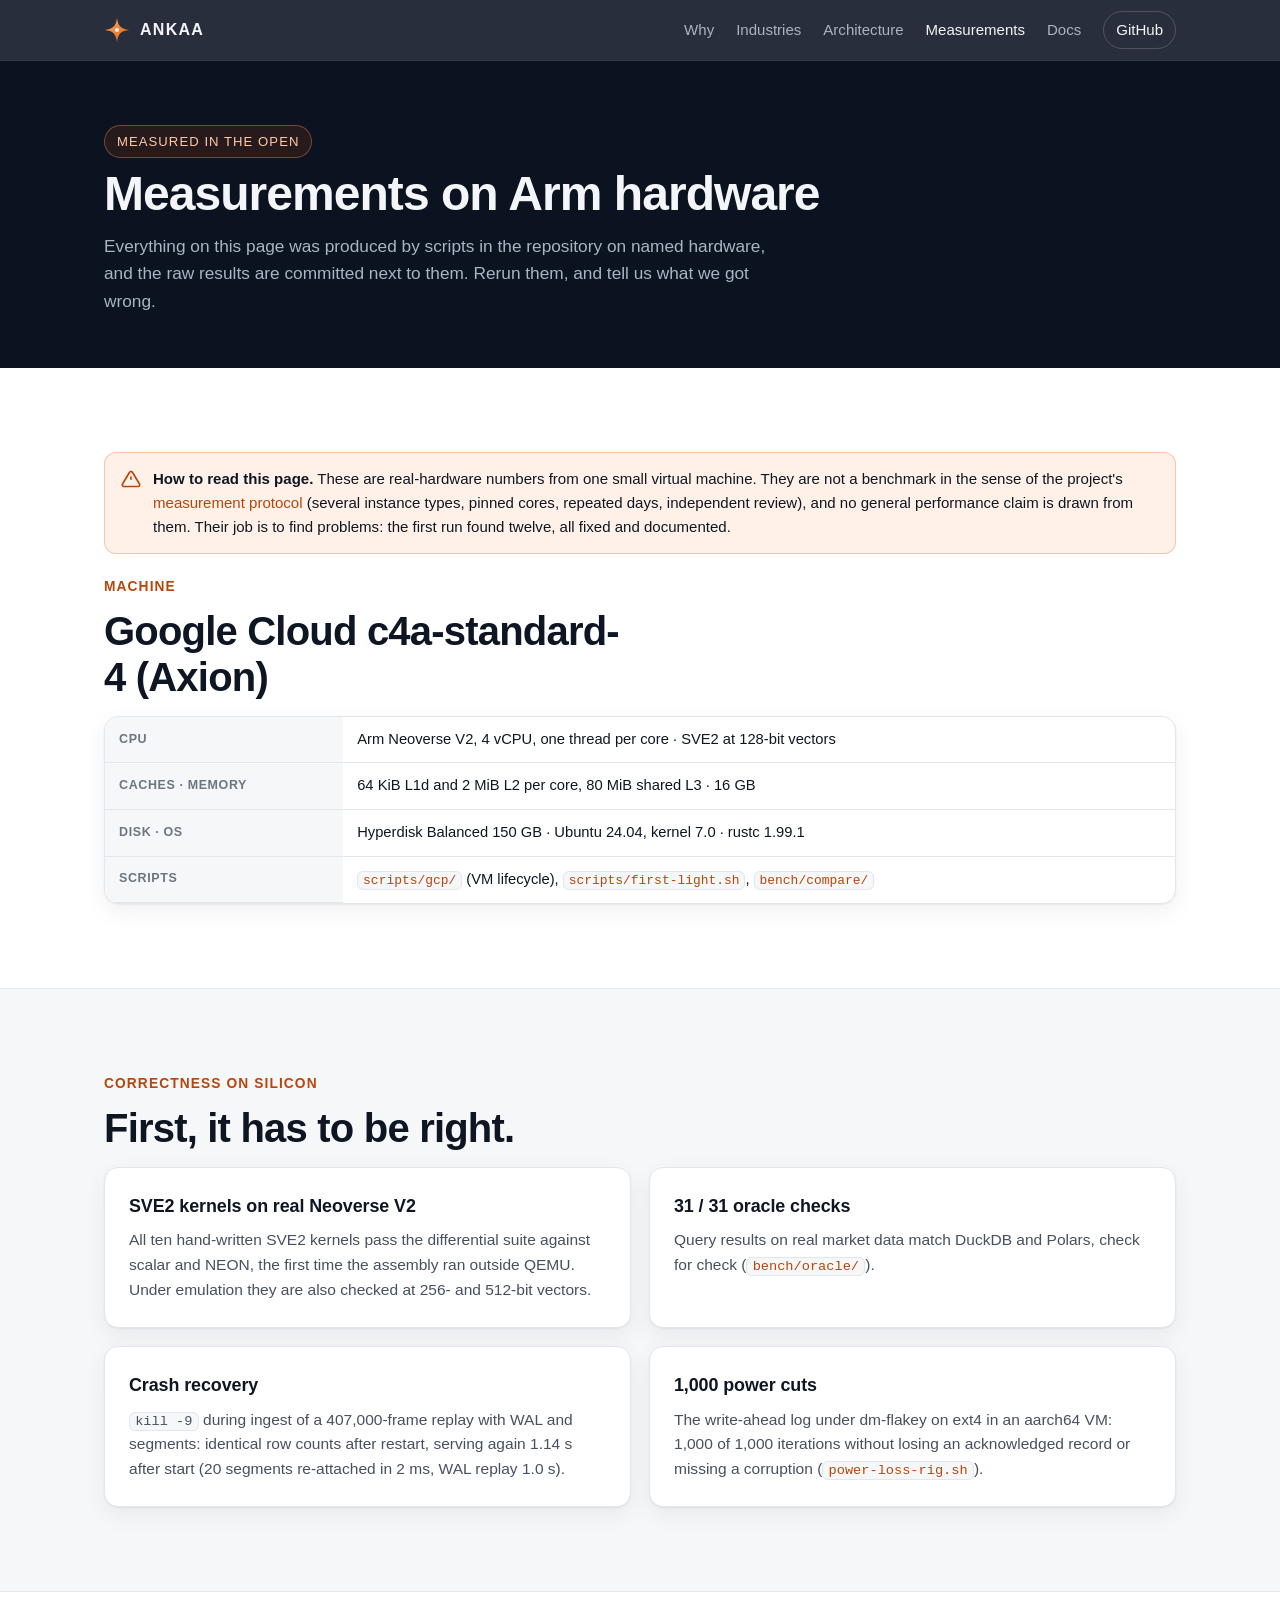
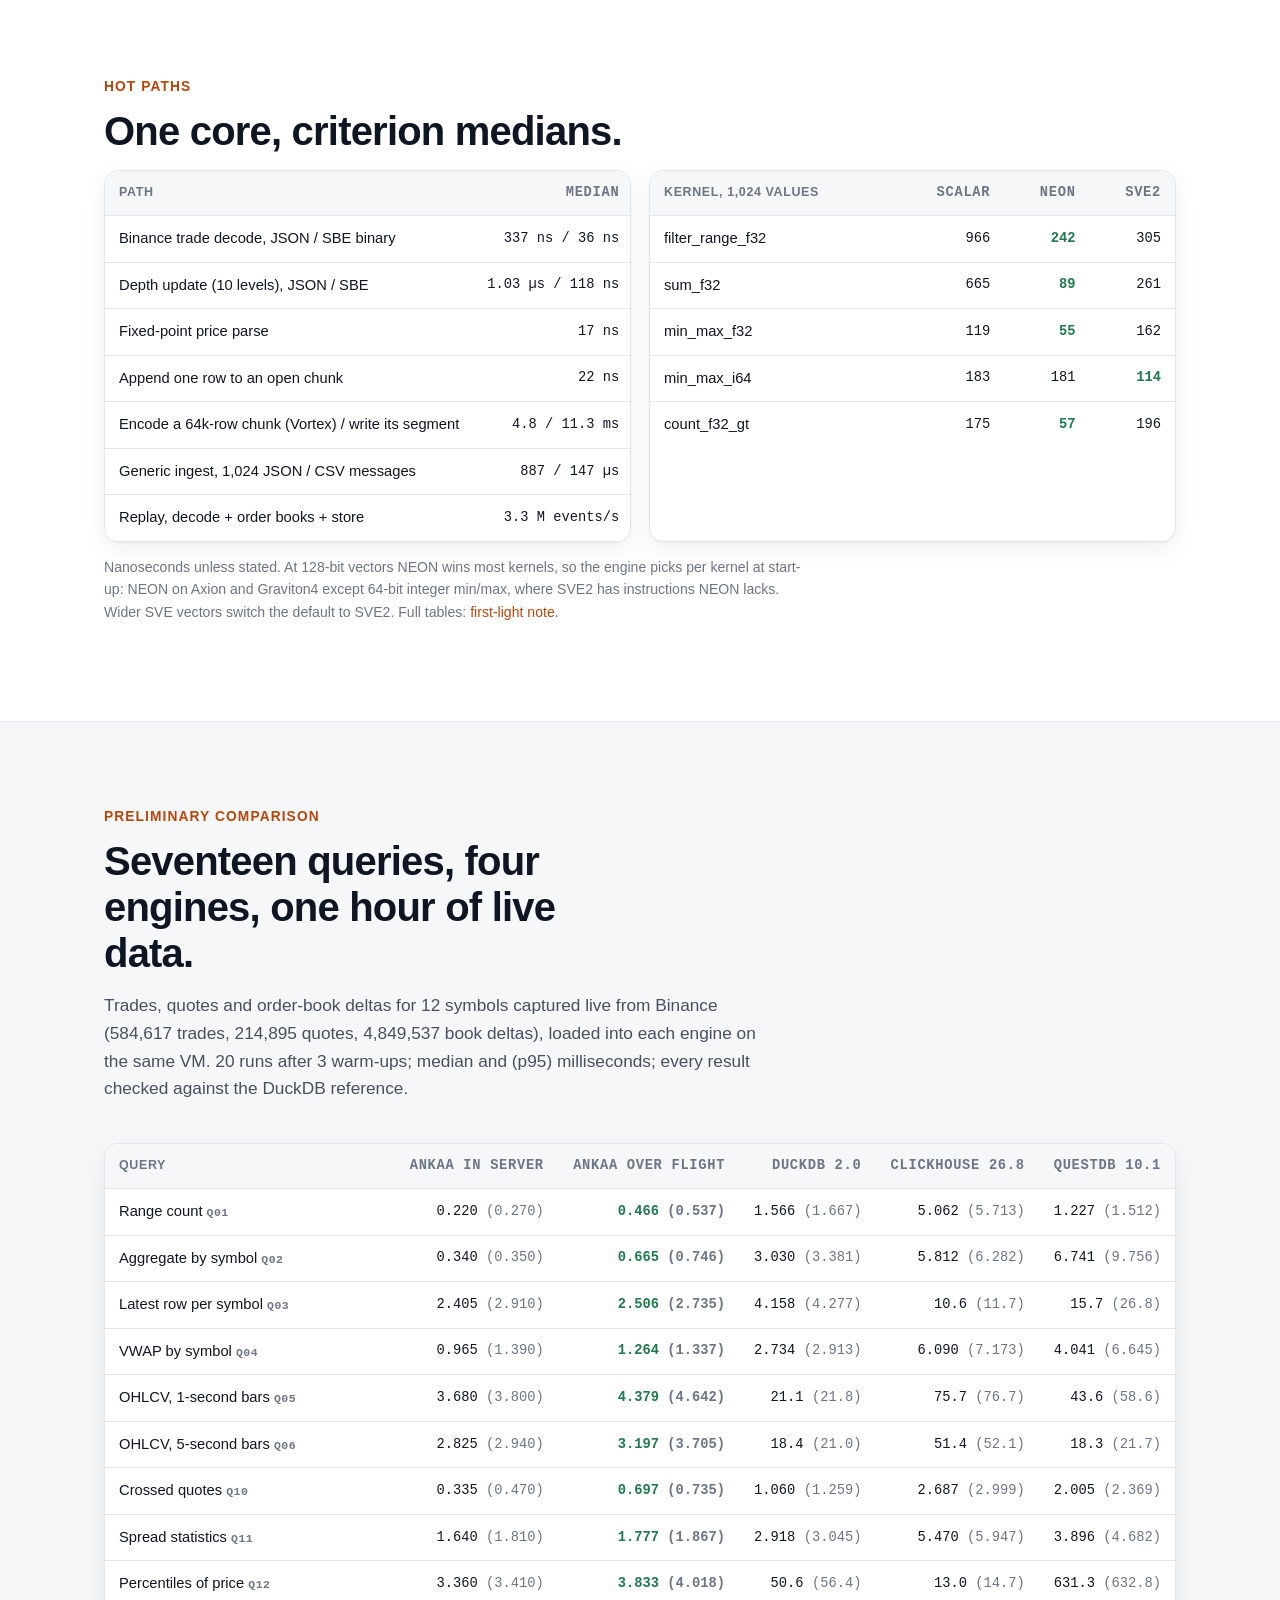
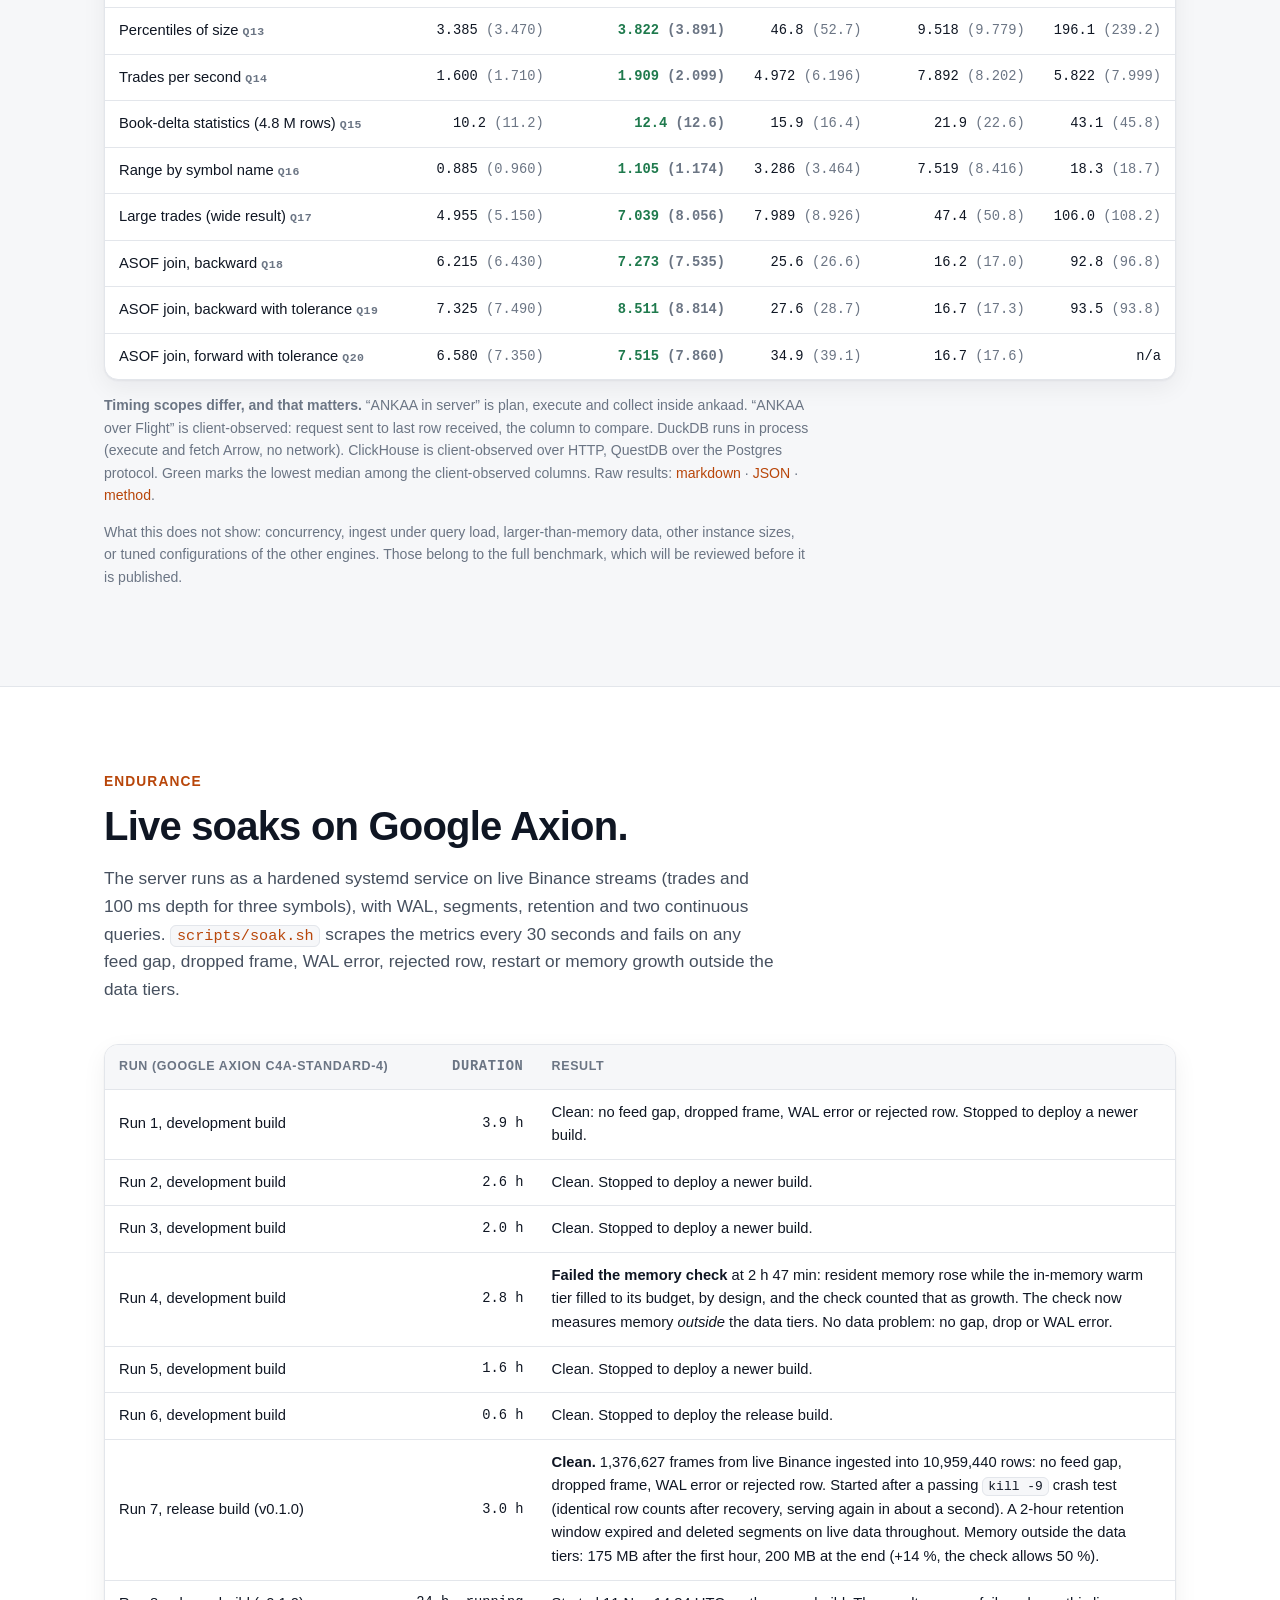
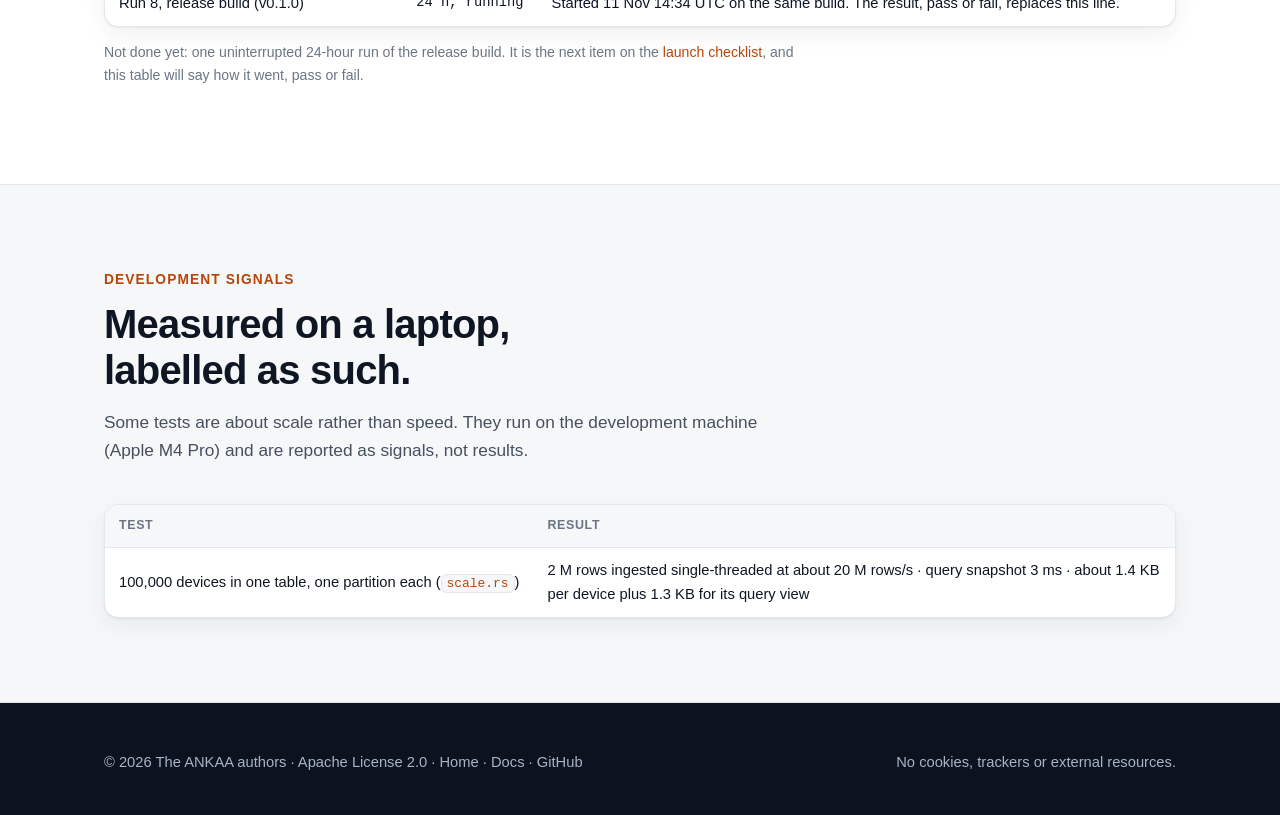
==== commit 1dea9ae8: "docs: 3-hour soak of v0.1.0 clean; 24-hour run started 1,376,627 frames, 10,959,440 rows, no gap, dr" ====
--- a/site/benchmarks.html
+++ b/site/benchmarks.html
@@ -153,7 +153,8 @@
           <tr><td>Run 4, development build</td><td class="num">2.8 h</td><td class="wrap-ok"><b>Failed the memory check</b> at 2 h 47 min: resident memory rose while the in-memory warm tier filled to its budget, by design, and the check counted that as growth. The check now measures memory <i>outside</i> the data tiers. No data problem: no gap, drop or WAL error.</td></tr>
           <tr><td>Run 5, development build</td><td class="num">1.6 h</td><td class="wrap-ok">Clean. Stopped to deploy a newer build.</td></tr>
           <tr><td>Run 6, development build</td><td class="num">0.6 h</td><td class="wrap-ok">Clean. Stopped to deploy the release build.</td></tr>
-          <tr><td>Run 7, release build</td><td class="num">running</td><td class="wrap-ok">Started after a passing <code>kill -9</code> crash test (identical row counts after recovery, serving again in about a second), with a 2-hour retention window that expires and deletes segments on live data.</td></tr>
+          <tr><td>Run 7, release build (v0.1.0)</td><td class="num">3.0 h</td><td class="wrap-ok"><b>Clean.</b> 1,376,627 frames from live Binance ingested into 10,959,440 rows: no feed gap, dropped frame, WAL error or rejected row. Started after a passing <code>kill -9</code> crash test (identical row counts after recovery, serving again in about a second). A 2-hour retention window expired and deleted segments on live data throughout. Memory outside the data tiers: 175 MB after the first hour, 200 MB at the end (+14 %, the check allows 50 %).</td></tr>
+          <tr><td>Run 8, release build (v0.1.0)</td><td class="num">24 h, running</td><td class="wrap-ok">Started 11 Nov 14:34 UTC on the same build. The result, pass or fail, replaces this line.</td></tr>
         </tbody>
       </table>
     </div>
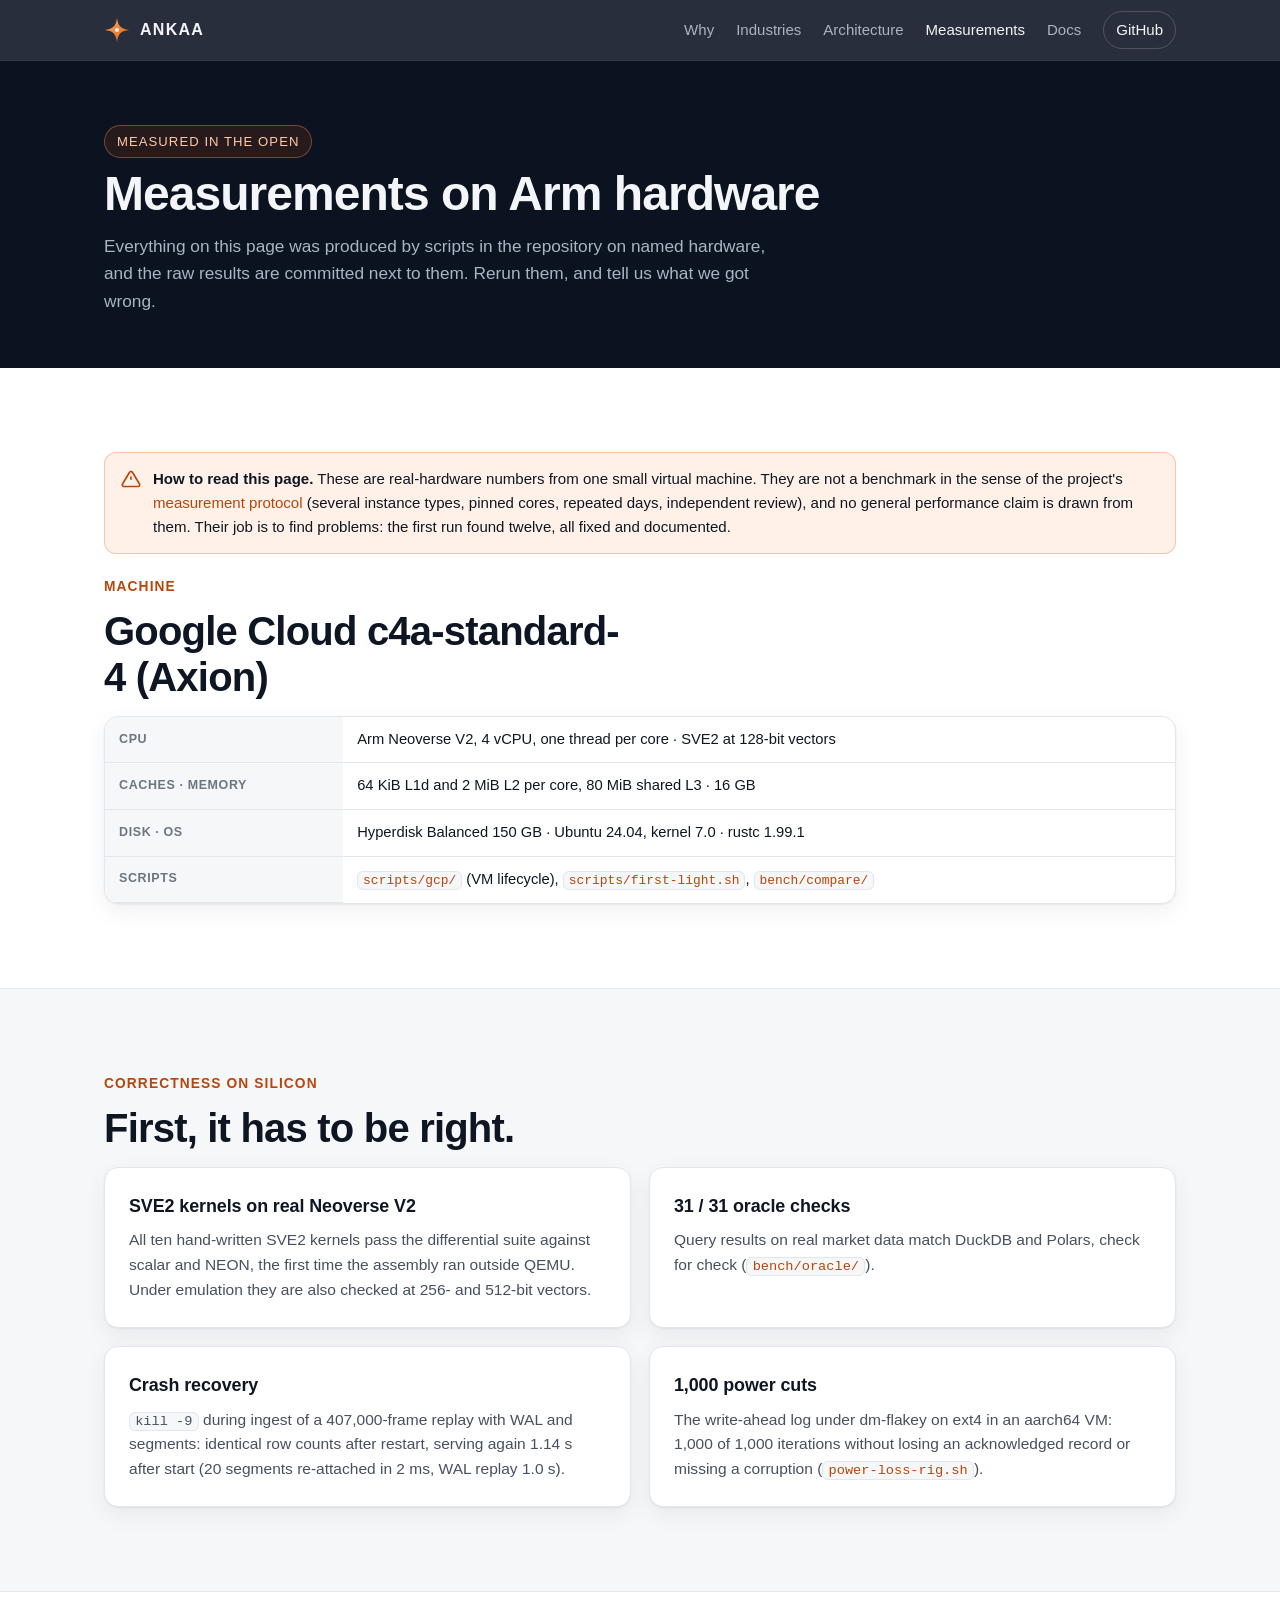
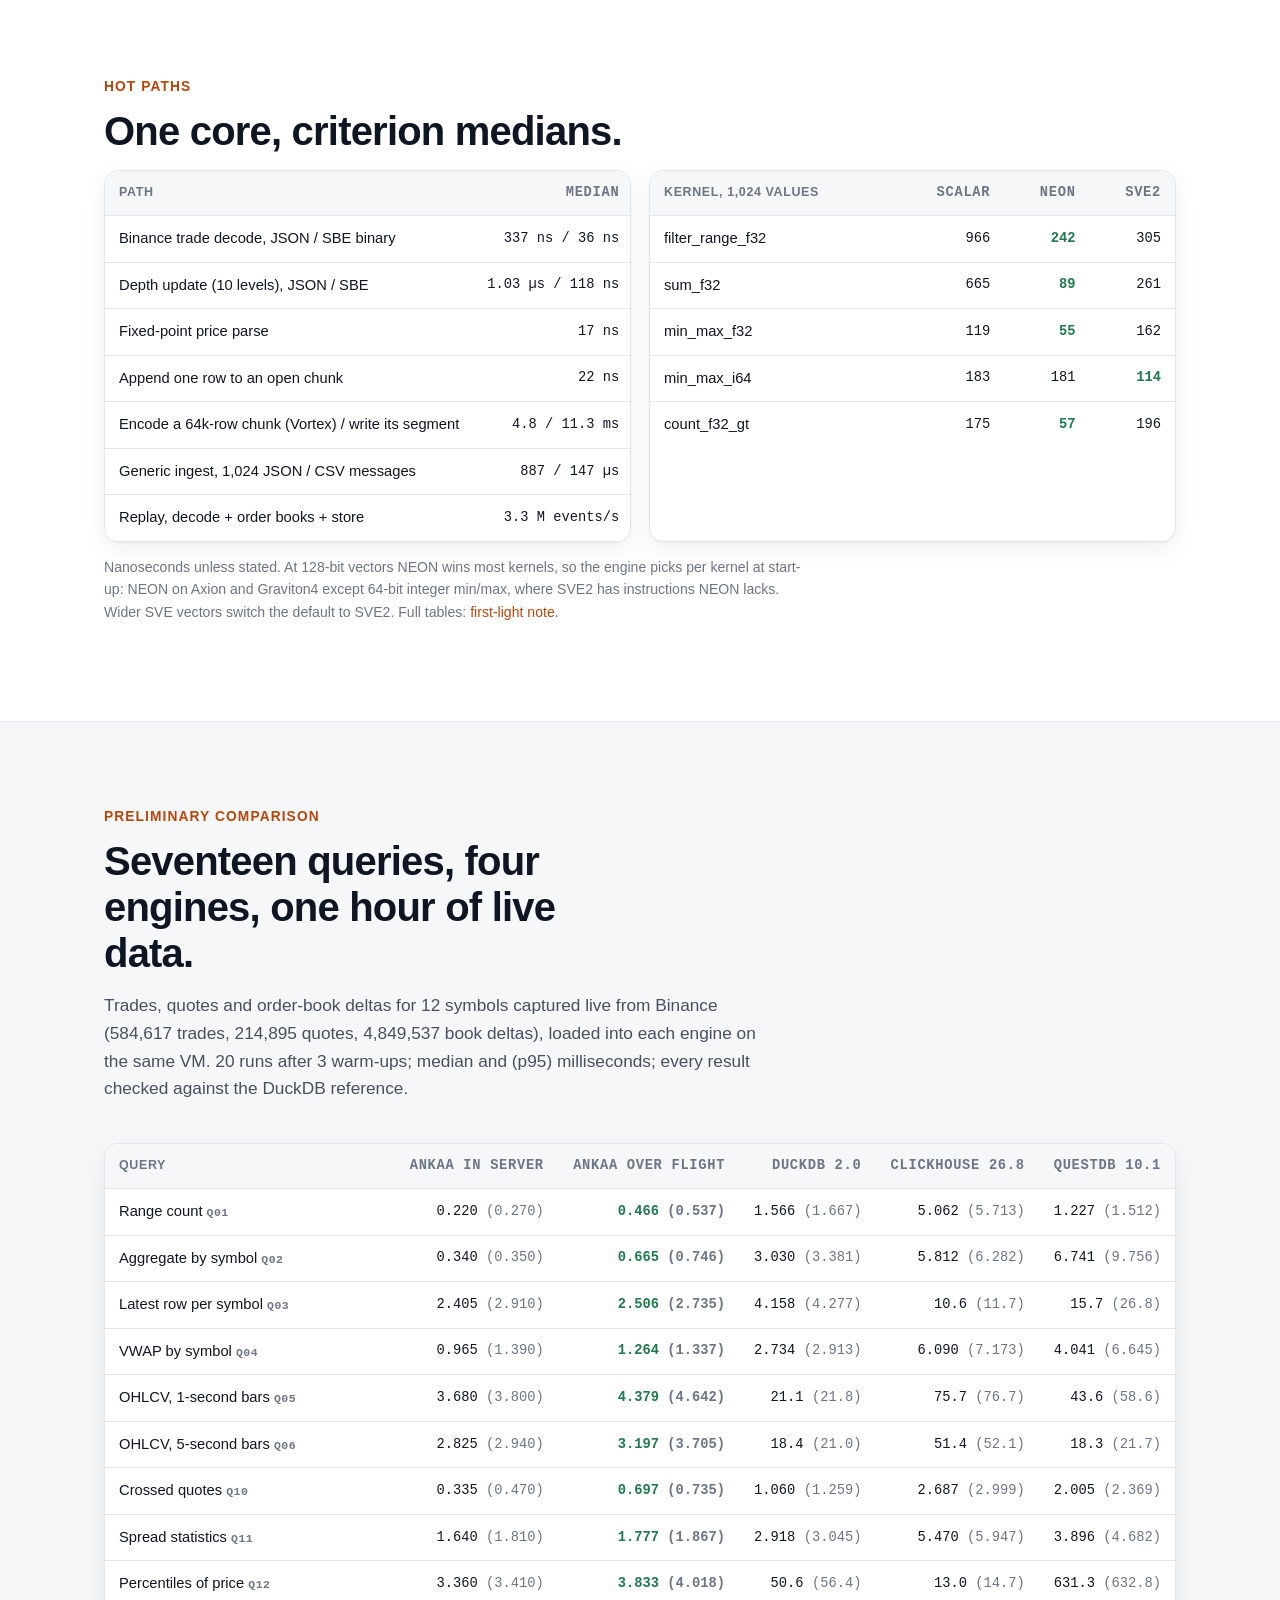
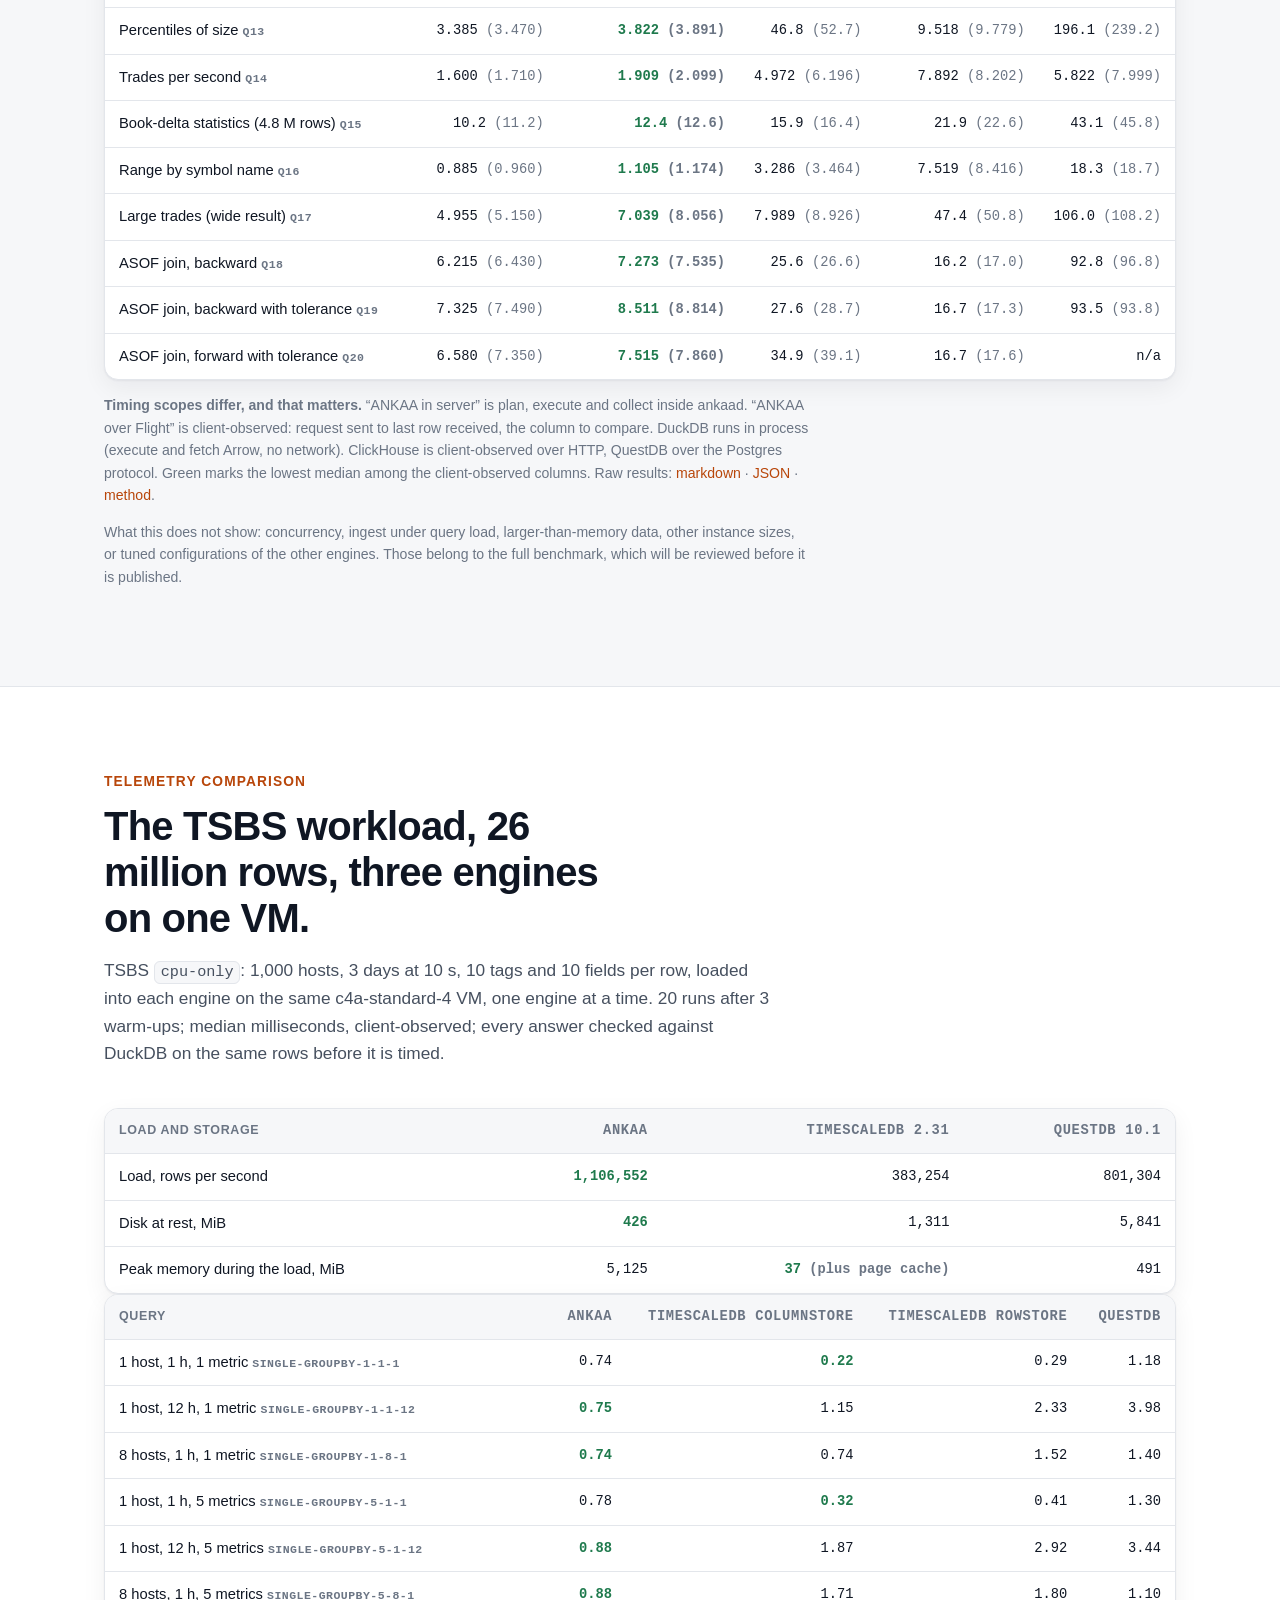
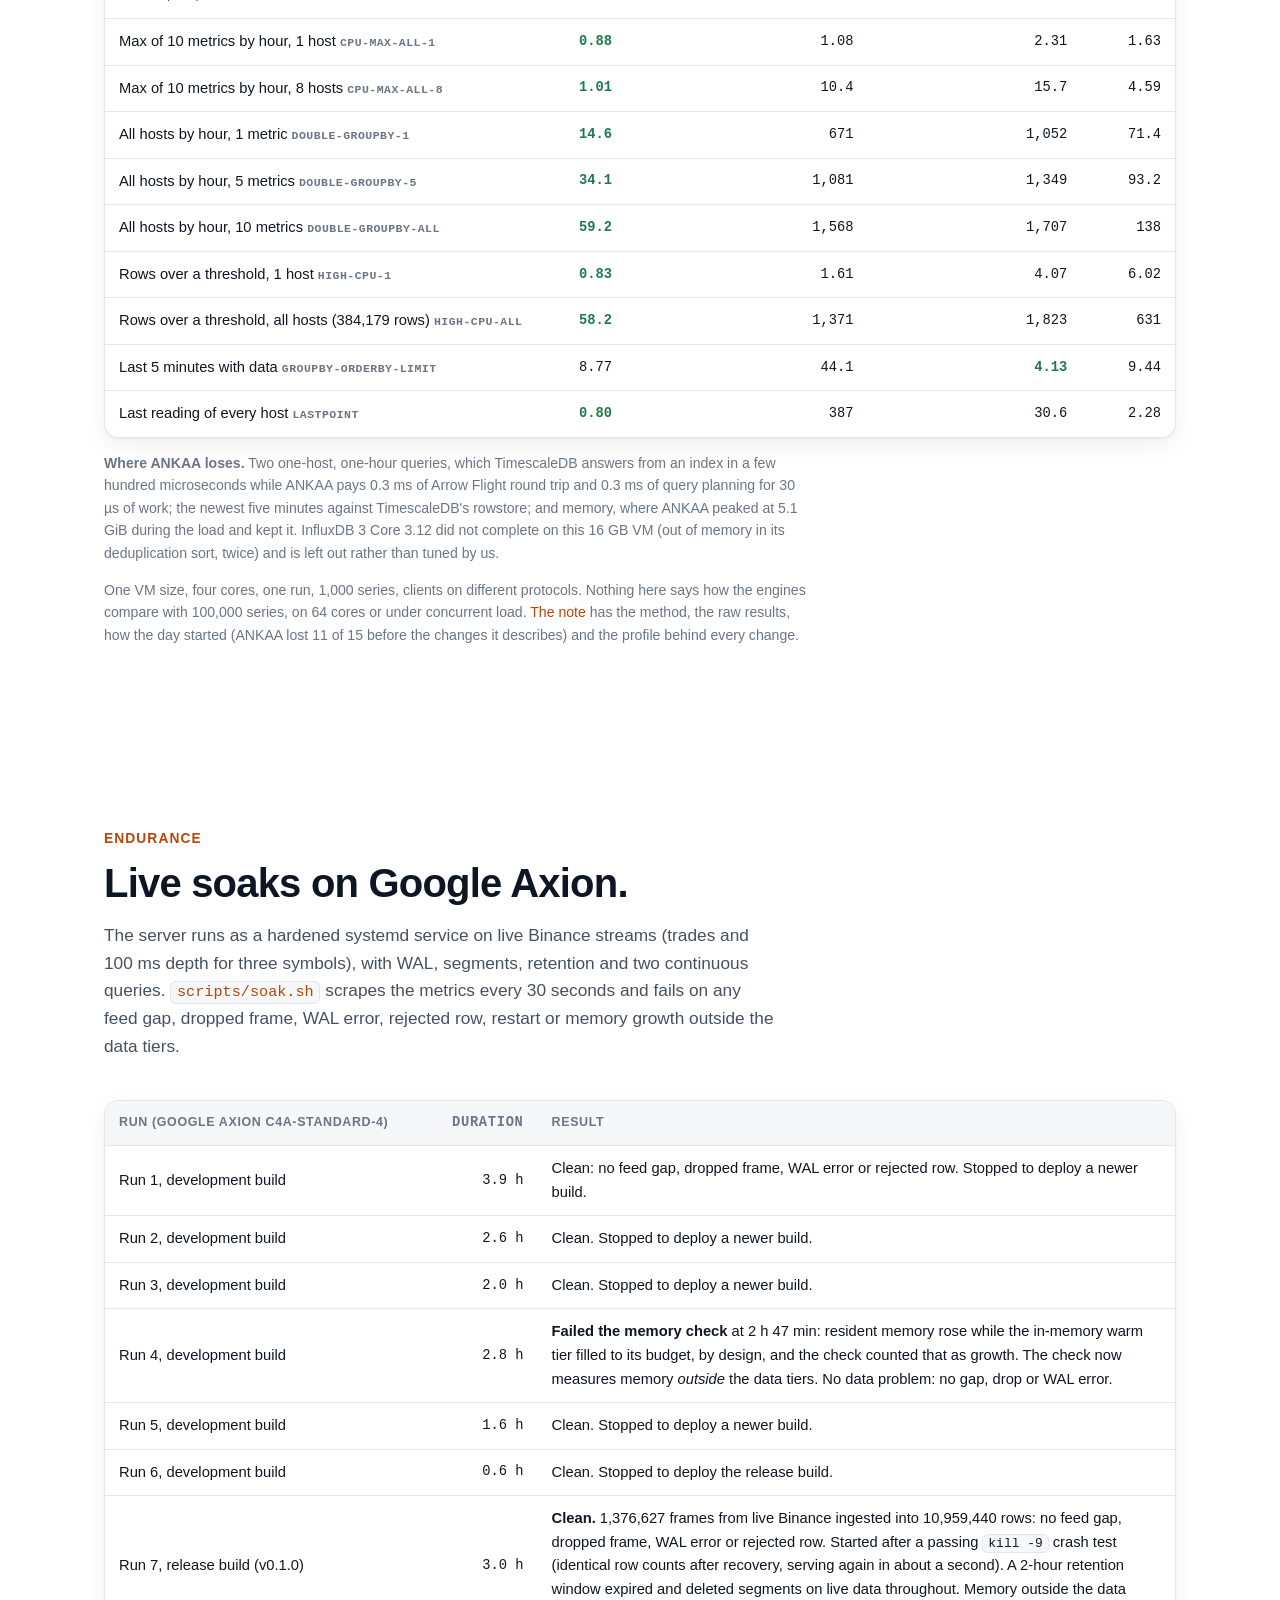
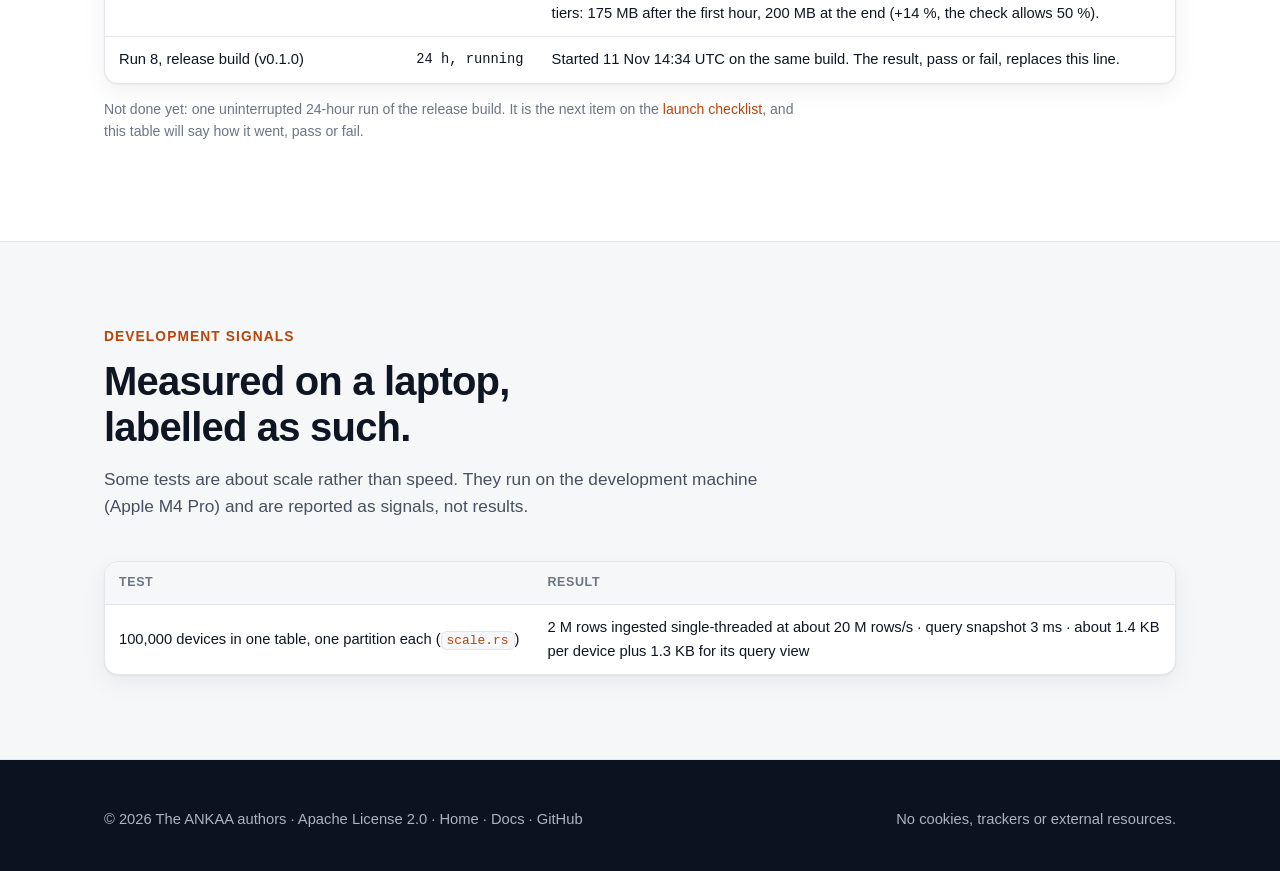
==== commit 02d083de: "docs(site): the telemetry comparison, with its losses and limits Signed-off-by: Urtzi Alfaro <hola@u" ====
--- a/site/benchmarks.html
+++ b/site/benchmarks.html
@@ -138,6 +138,48 @@
   </div>
 </section>
 
+<section id="telemetry">
+  <div class="wrap">
+    <p class="kicker">Telemetry comparison</p>
+    <h2>The TSBS workload, 26 million rows, three engines on one VM.</h2>
+    <p class="sub">TSBS <code>cpu-only</code>: 1,000 hosts, 3 days at 10 s, 10 tags and 10 fields per row, loaded into each engine on the same c4a-standard-4 VM, one engine at a time. 20 runs after 3 warm-ups; median milliseconds, client-observed; every answer checked against DuckDB on the same rows before it is timed.</p>
+    <div class="tbl-wrap">
+      <table>
+        <thead><tr><th>Load and storage</th><th class="num">ANKAA</th><th class="num">TimescaleDB 2.31</th><th class="num">QuestDB 10.1</th></tr></thead>
+        <tbody>
+          <tr><td>Load, rows per second</td><td class="num best">1,106,552</td><td class="num">383,254</td><td class="num">801,304</td></tr>
+          <tr><td>Disk at rest, MiB</td><td class="num best">426</td><td class="num">1,311</td><td class="num">5,841</td></tr>
+          <tr><td>Peak memory during the load, MiB</td><td class="num">5,125</td><td class="num best">37 <span style="color:var(--ink-faint)">(plus page cache)</span></td><td class="num">491</td></tr>
+        </tbody>
+      </table>
+    </div>
+    <div class="tbl-wrap">
+      <table>
+        <thead><tr><th>Query</th><th class="num">ANKAA</th><th class="num">TimescaleDB columnstore</th><th class="num">TimescaleDB rowstore</th><th class="num">QuestDB</th></tr></thead>
+        <tbody>
+          <tr><td>1 host, 1 h, 1 metric <span class="tag" style="margin:0">single-groupby-1-1-1</span></td><td class="num">0.74</td><td class="num best">0.22</td><td class="num">0.29</td><td class="num">1.18</td></tr>
+          <tr><td>1 host, 12 h, 1 metric <span class="tag" style="margin:0">single-groupby-1-1-12</span></td><td class="num best">0.75</td><td class="num">1.15</td><td class="num">2.33</td><td class="num">3.98</td></tr>
+          <tr><td>8 hosts, 1 h, 1 metric <span class="tag" style="margin:0">single-groupby-1-8-1</span></td><td class="num best">0.74</td><td class="num">0.74</td><td class="num">1.52</td><td class="num">1.40</td></tr>
+          <tr><td>1 host, 1 h, 5 metrics <span class="tag" style="margin:0">single-groupby-5-1-1</span></td><td class="num">0.78</td><td class="num best">0.32</td><td class="num">0.41</td><td class="num">1.30</td></tr>
+          <tr><td>1 host, 12 h, 5 metrics <span class="tag" style="margin:0">single-groupby-5-1-12</span></td><td class="num best">0.88</td><td class="num">1.87</td><td class="num">2.92</td><td class="num">3.44</td></tr>
+          <tr><td>8 hosts, 1 h, 5 metrics <span class="tag" style="margin:0">single-groupby-5-8-1</span></td><td class="num best">0.88</td><td class="num">1.71</td><td class="num">1.80</td><td class="num">1.10</td></tr>
+          <tr><td>Max of 10 metrics by hour, 1 host <span class="tag" style="margin:0">cpu-max-all-1</span></td><td class="num best">0.88</td><td class="num">1.08</td><td class="num">2.31</td><td class="num">1.63</td></tr>
+          <tr><td>Max of 10 metrics by hour, 8 hosts <span class="tag" style="margin:0">cpu-max-all-8</span></td><td class="num best">1.01</td><td class="num">10.4</td><td class="num">15.7</td><td class="num">4.59</td></tr>
+          <tr><td>All hosts by hour, 1 metric <span class="tag" style="margin:0">double-groupby-1</span></td><td class="num best">14.6</td><td class="num">671</td><td class="num">1,052</td><td class="num">71.4</td></tr>
+          <tr><td>All hosts by hour, 5 metrics <span class="tag" style="margin:0">double-groupby-5</span></td><td class="num best">34.1</td><td class="num">1,081</td><td class="num">1,349</td><td class="num">93.2</td></tr>
+          <tr><td>All hosts by hour, 10 metrics <span class="tag" style="margin:0">double-groupby-all</span></td><td class="num best">59.2</td><td class="num">1,568</td><td class="num">1,707</td><td class="num">138</td></tr>
+          <tr><td>Rows over a threshold, 1 host <span class="tag" style="margin:0">high-cpu-1</span></td><td class="num best">0.83</td><td class="num">1.61</td><td class="num">4.07</td><td class="num">6.02</td></tr>
+          <tr><td>Rows over a threshold, all hosts (384,179 rows) <span class="tag" style="margin:0">high-cpu-all</span></td><td class="num best">58.2</td><td class="num">1,371</td><td class="num">1,823</td><td class="num">631</td></tr>
+          <tr><td>Last 5 minutes with data <span class="tag" style="margin:0">groupby-orderby-limit</span></td><td class="num">8.77</td><td class="num">44.1</td><td class="num best">4.13</td><td class="num">9.44</td></tr>
+          <tr><td>Last reading of every host <span class="tag" style="margin:0">lastpoint</span></td><td class="num best">0.80</td><td class="num">387</td><td class="num">30.6</td><td class="num">2.28</td></tr>
+        </tbody>
+      </table>
+    </div>
+    <p class="note"><b>Where ANKAA loses.</b> Two one-host, one-hour queries, which TimescaleDB answers from an index in a few hundred microseconds while ANKAA pays 0.3 ms of Arrow Flight round trip and 0.3 ms of query planning for 30 µs of work; the newest five minutes against TimescaleDB's rowstore; and memory, where ANKAA peaked at 5.1 GiB during the load and kept it. InfluxDB 3 Core 3.12 did not complete on this 16 GB VM (out of memory in its deduplication sort, twice) and is left out rather than tuned by us.</p>
+    <p class="note">One VM size, four cores, one run, 1,000 series, clients on different protocols. Nothing here says how the engines compare with 100,000 series, on 64 cores or under concurrent load. <a href="https://github.com/ualsweb/ankaa/blob/main/docs/benchmarks/2026-11-11-axion-telemetry-comparison.md">The note</a> has the method, the raw results, how the day started (ANKAA lost 11 of 15 before the changes it describes) and the profile behind every change.</p>
+  </div>
+</section>
+
 <section id="soak">
   <div class="wrap">
     <p class="kicker">Endurance</p>
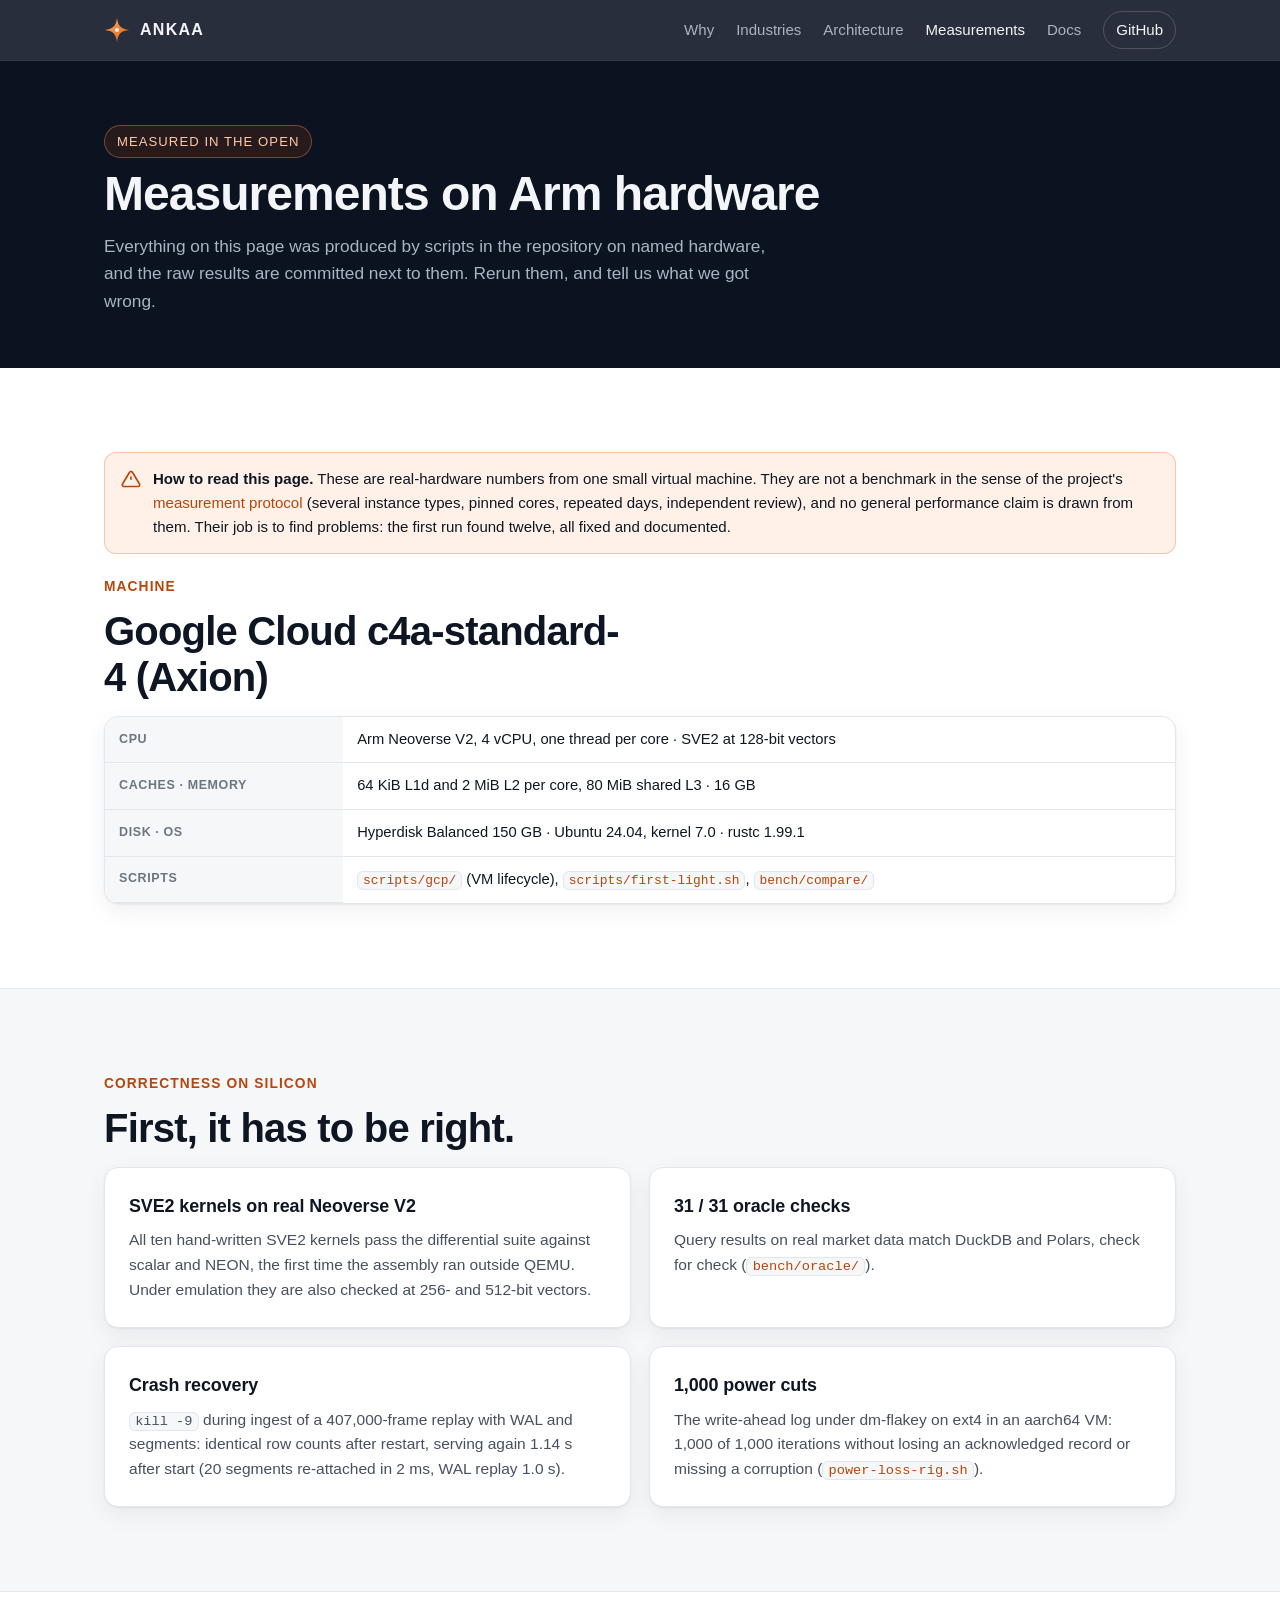
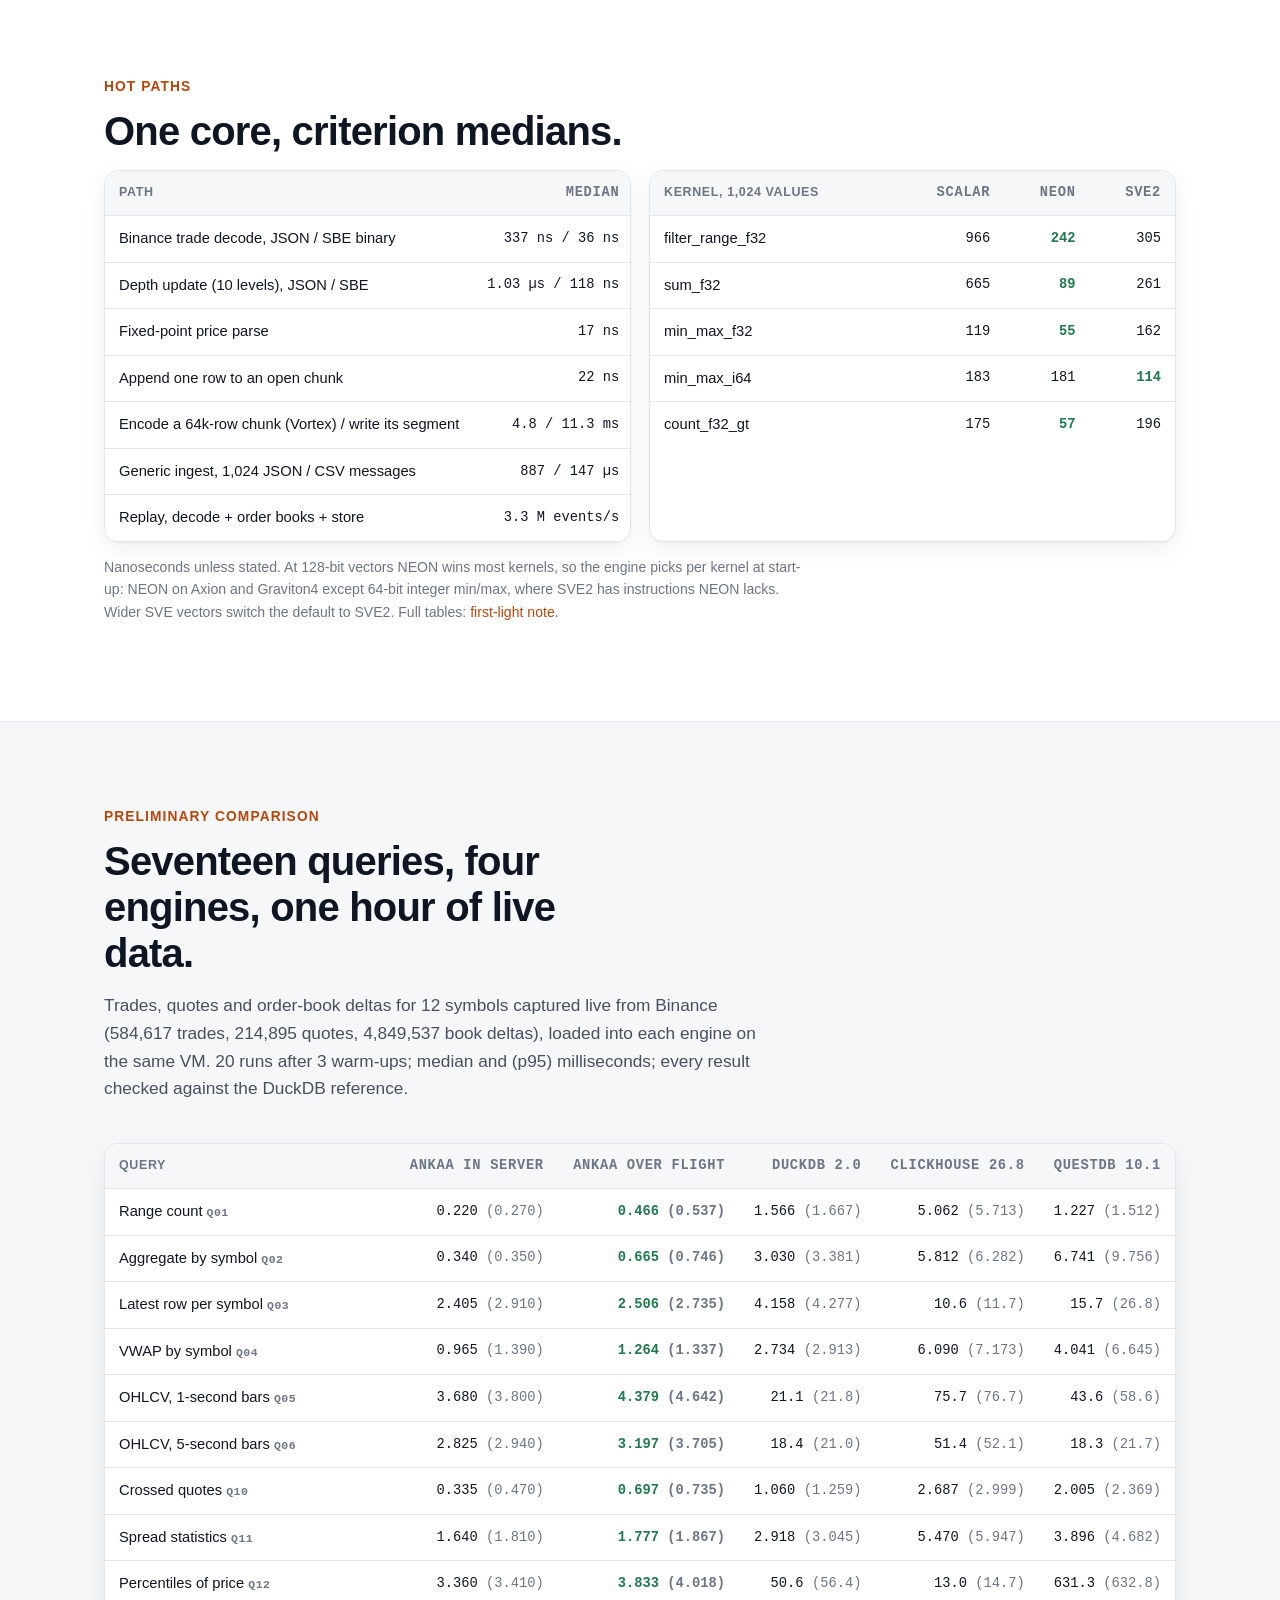
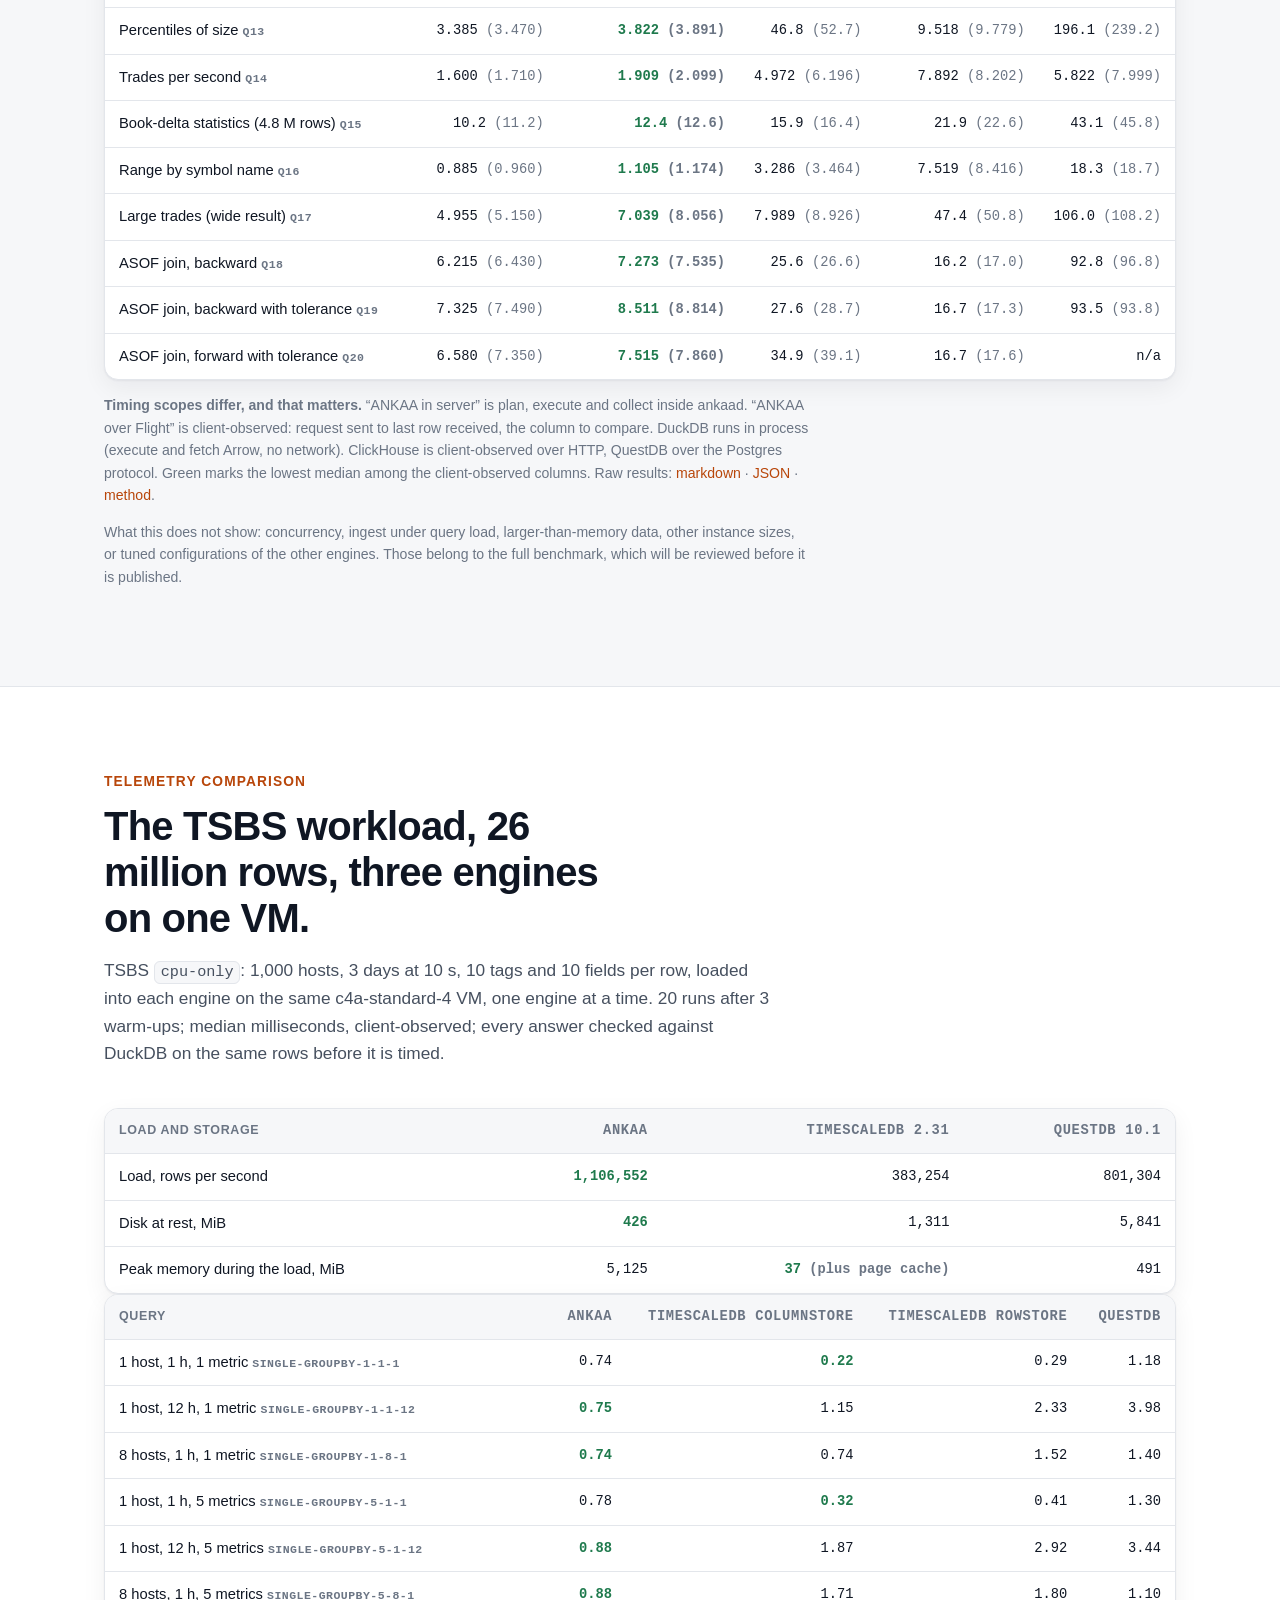
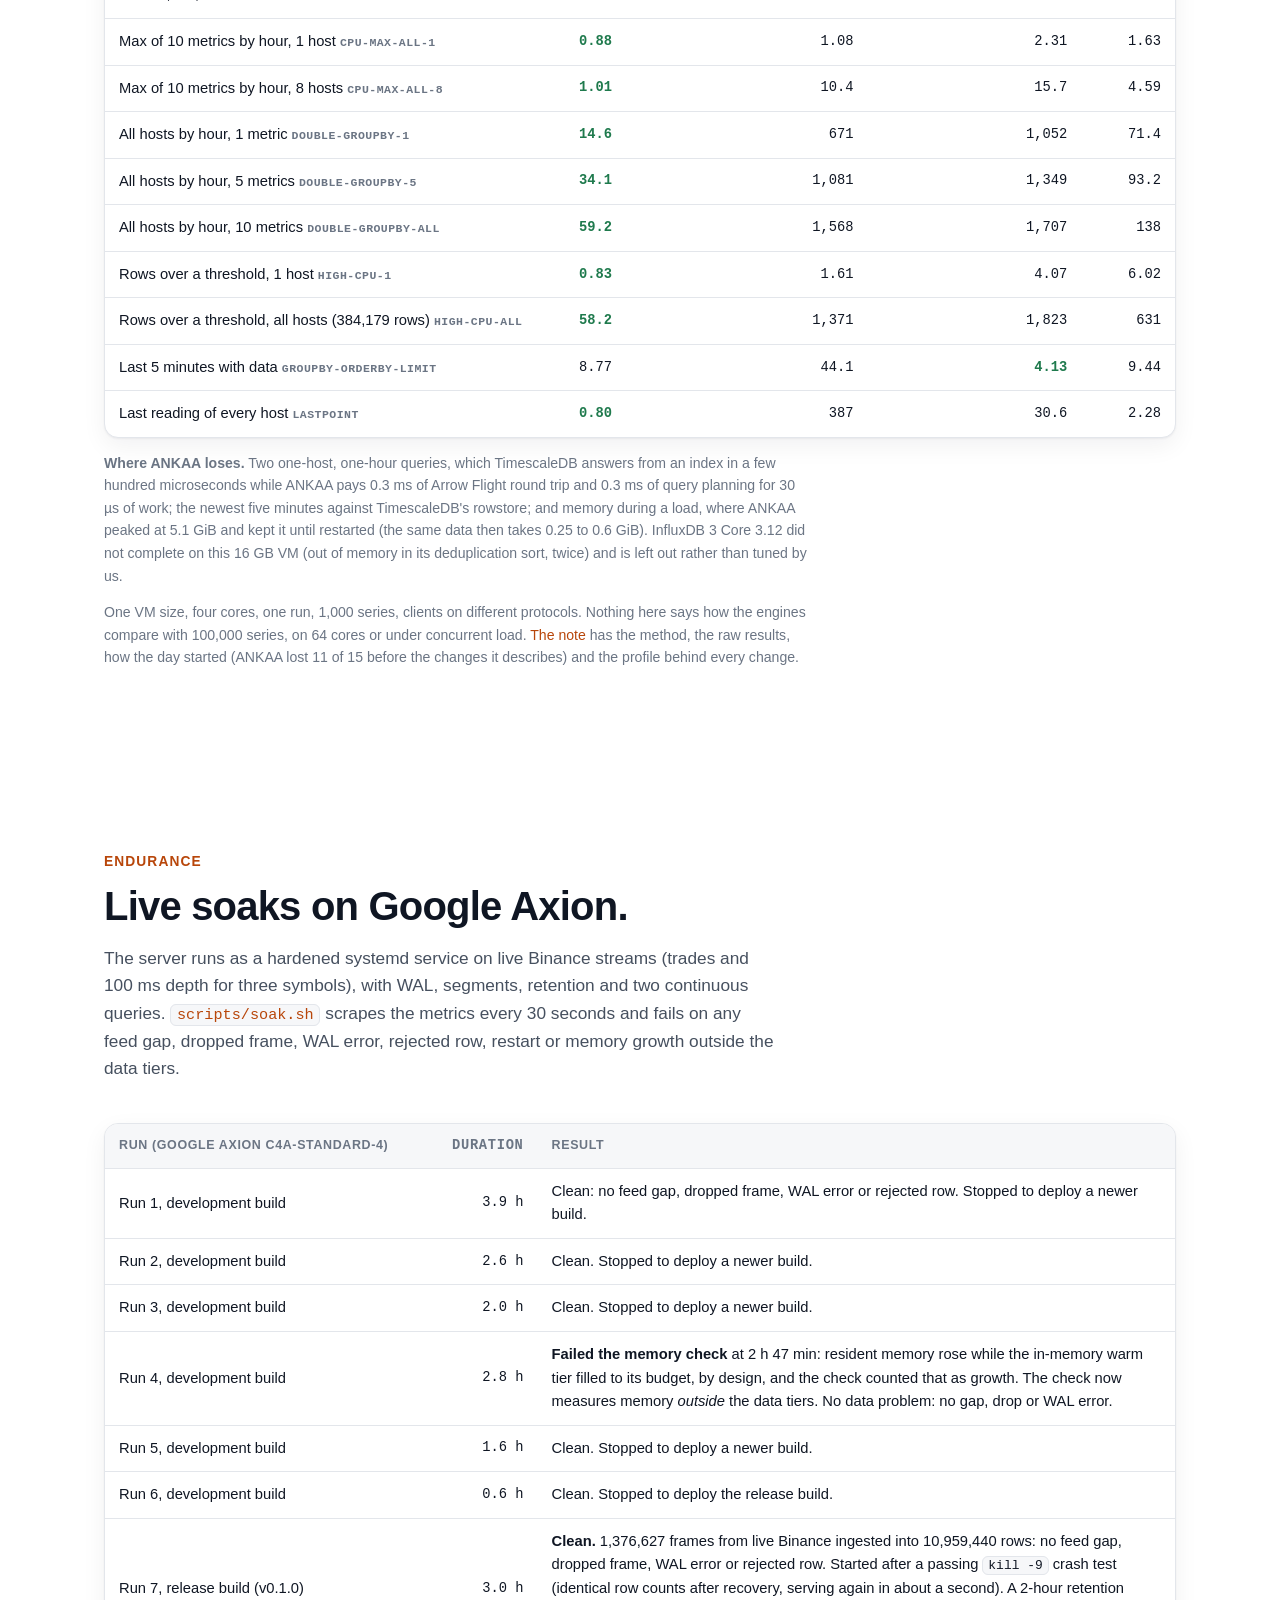
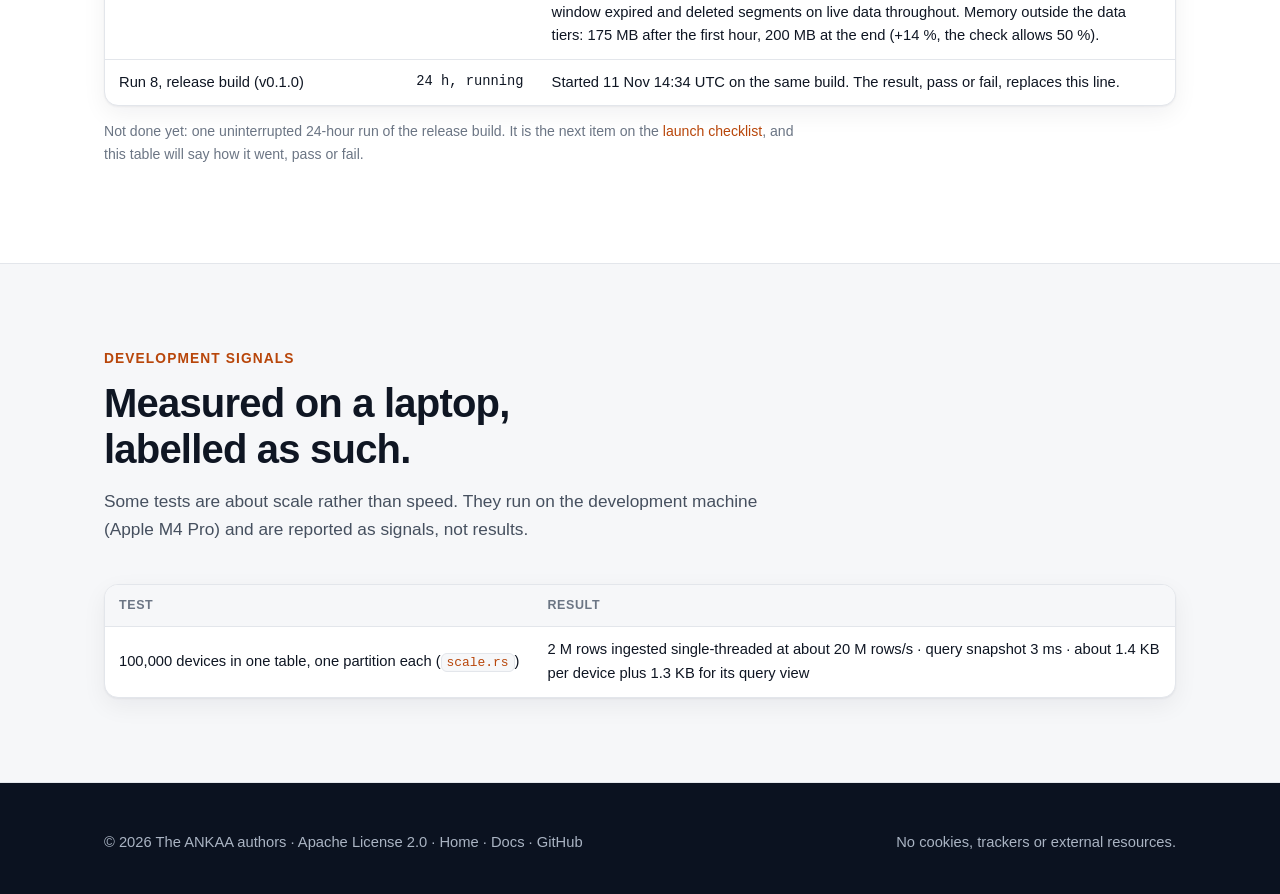
==== commit 88b67ee7: "docs(bench): memory after a restart on the same data Signed-off-by: Urtzi Alfaro <hola@urtzialfaro.d" ====
--- a/site/benchmarks.html
+++ b/site/benchmarks.html
@@ -175,7 +175,7 @@
         </tbody>
       </table>
     </div>
-    <p class="note"><b>Where ANKAA loses.</b> Two one-host, one-hour queries, which TimescaleDB answers from an index in a few hundred microseconds while ANKAA pays 0.3 ms of Arrow Flight round trip and 0.3 ms of query planning for 30 µs of work; the newest five minutes against TimescaleDB's rowstore; and memory, where ANKAA peaked at 5.1 GiB during the load and kept it. InfluxDB 3 Core 3.12 did not complete on this 16 GB VM (out of memory in its deduplication sort, twice) and is left out rather than tuned by us.</p>
+    <p class="note"><b>Where ANKAA loses.</b> Two one-host, one-hour queries, which TimescaleDB answers from an index in a few hundred microseconds while ANKAA pays 0.3 ms of Arrow Flight round trip and 0.3 ms of query planning for 30 µs of work; the newest five minutes against TimescaleDB's rowstore; and memory during a load, where ANKAA peaked at 5.1 GiB and kept it until restarted (the same data then takes 0.25 to 0.6 GiB). InfluxDB 3 Core 3.12 did not complete on this 16 GB VM (out of memory in its deduplication sort, twice) and is left out rather than tuned by us.</p>
     <p class="note">One VM size, four cores, one run, 1,000 series, clients on different protocols. Nothing here says how the engines compare with 100,000 series, on 64 cores or under concurrent load. <a href="https://github.com/ualsweb/ankaa/blob/main/docs/benchmarks/2026-11-11-axion-telemetry-comparison.md">The note</a> has the method, the raw results, how the day started (ANKAA lost 11 of 15 before the changes it describes) and the profile behind every change.</p>
   </div>
 </section>
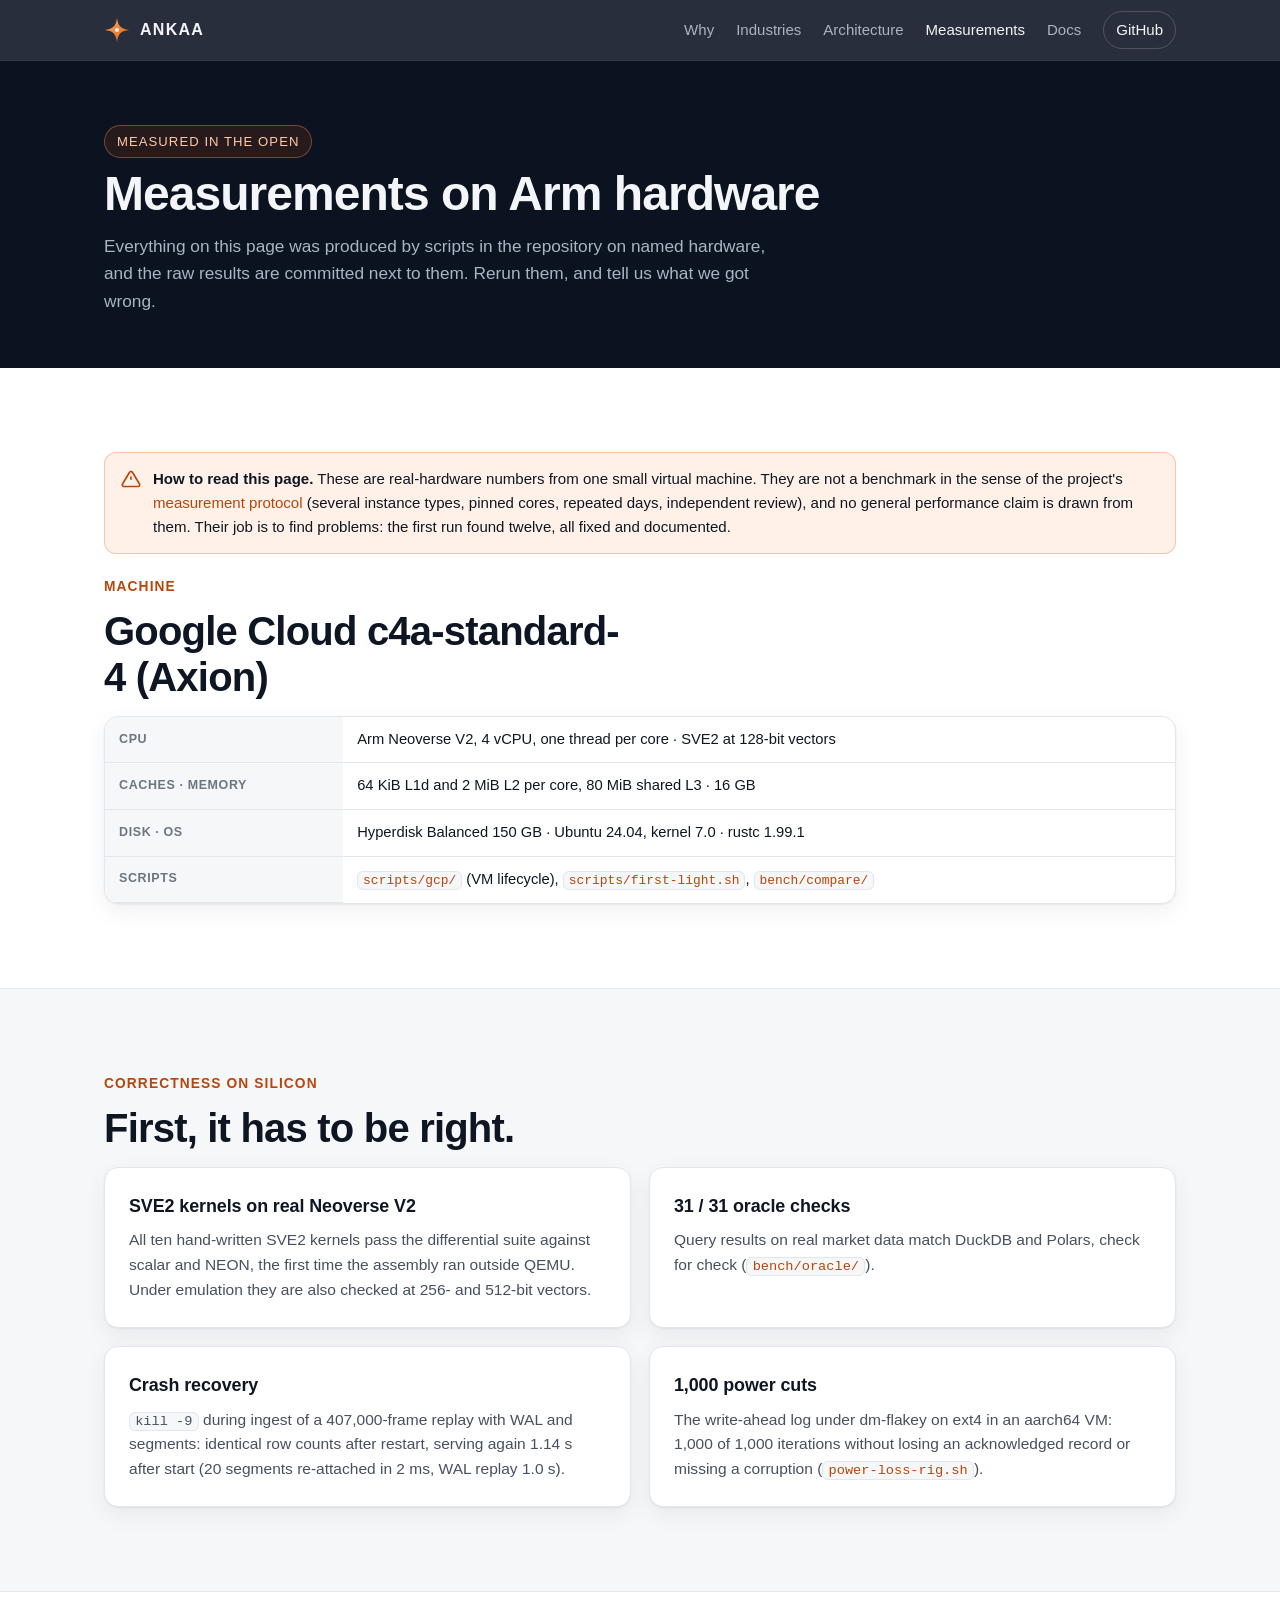
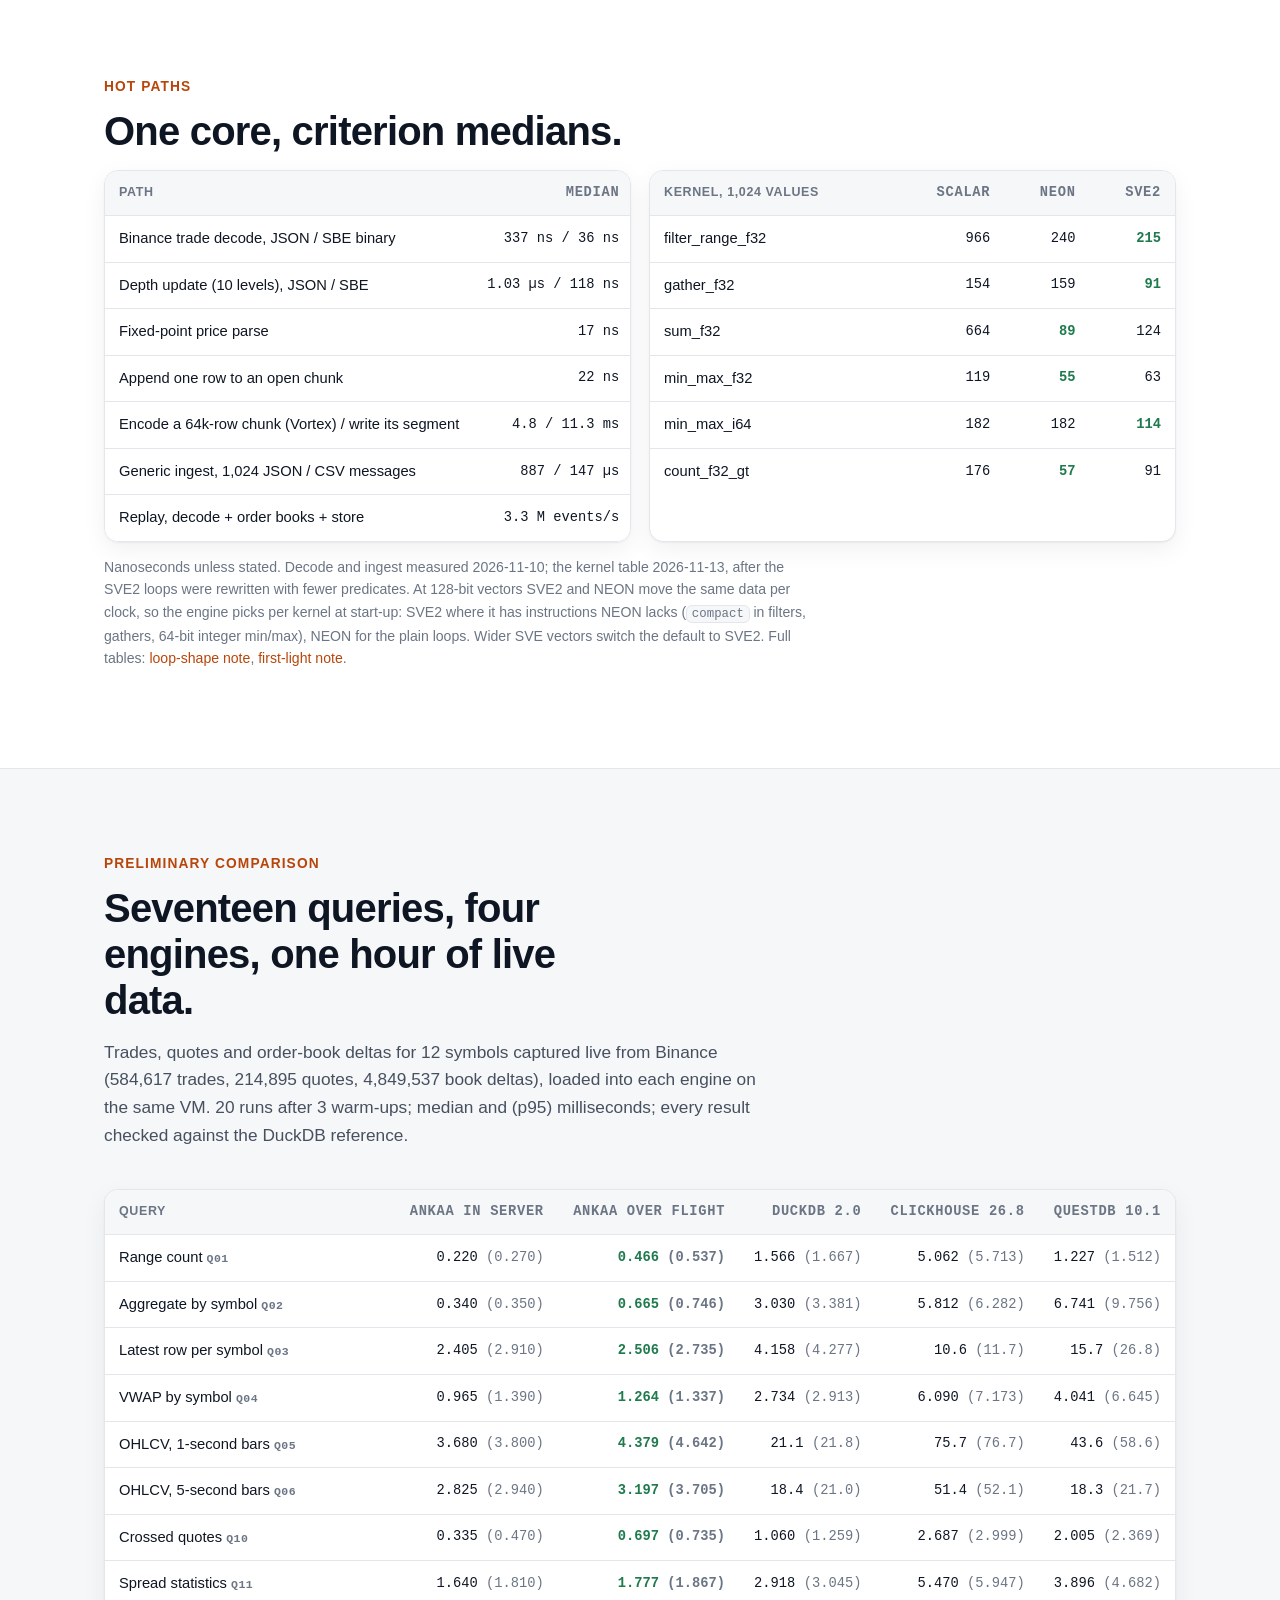
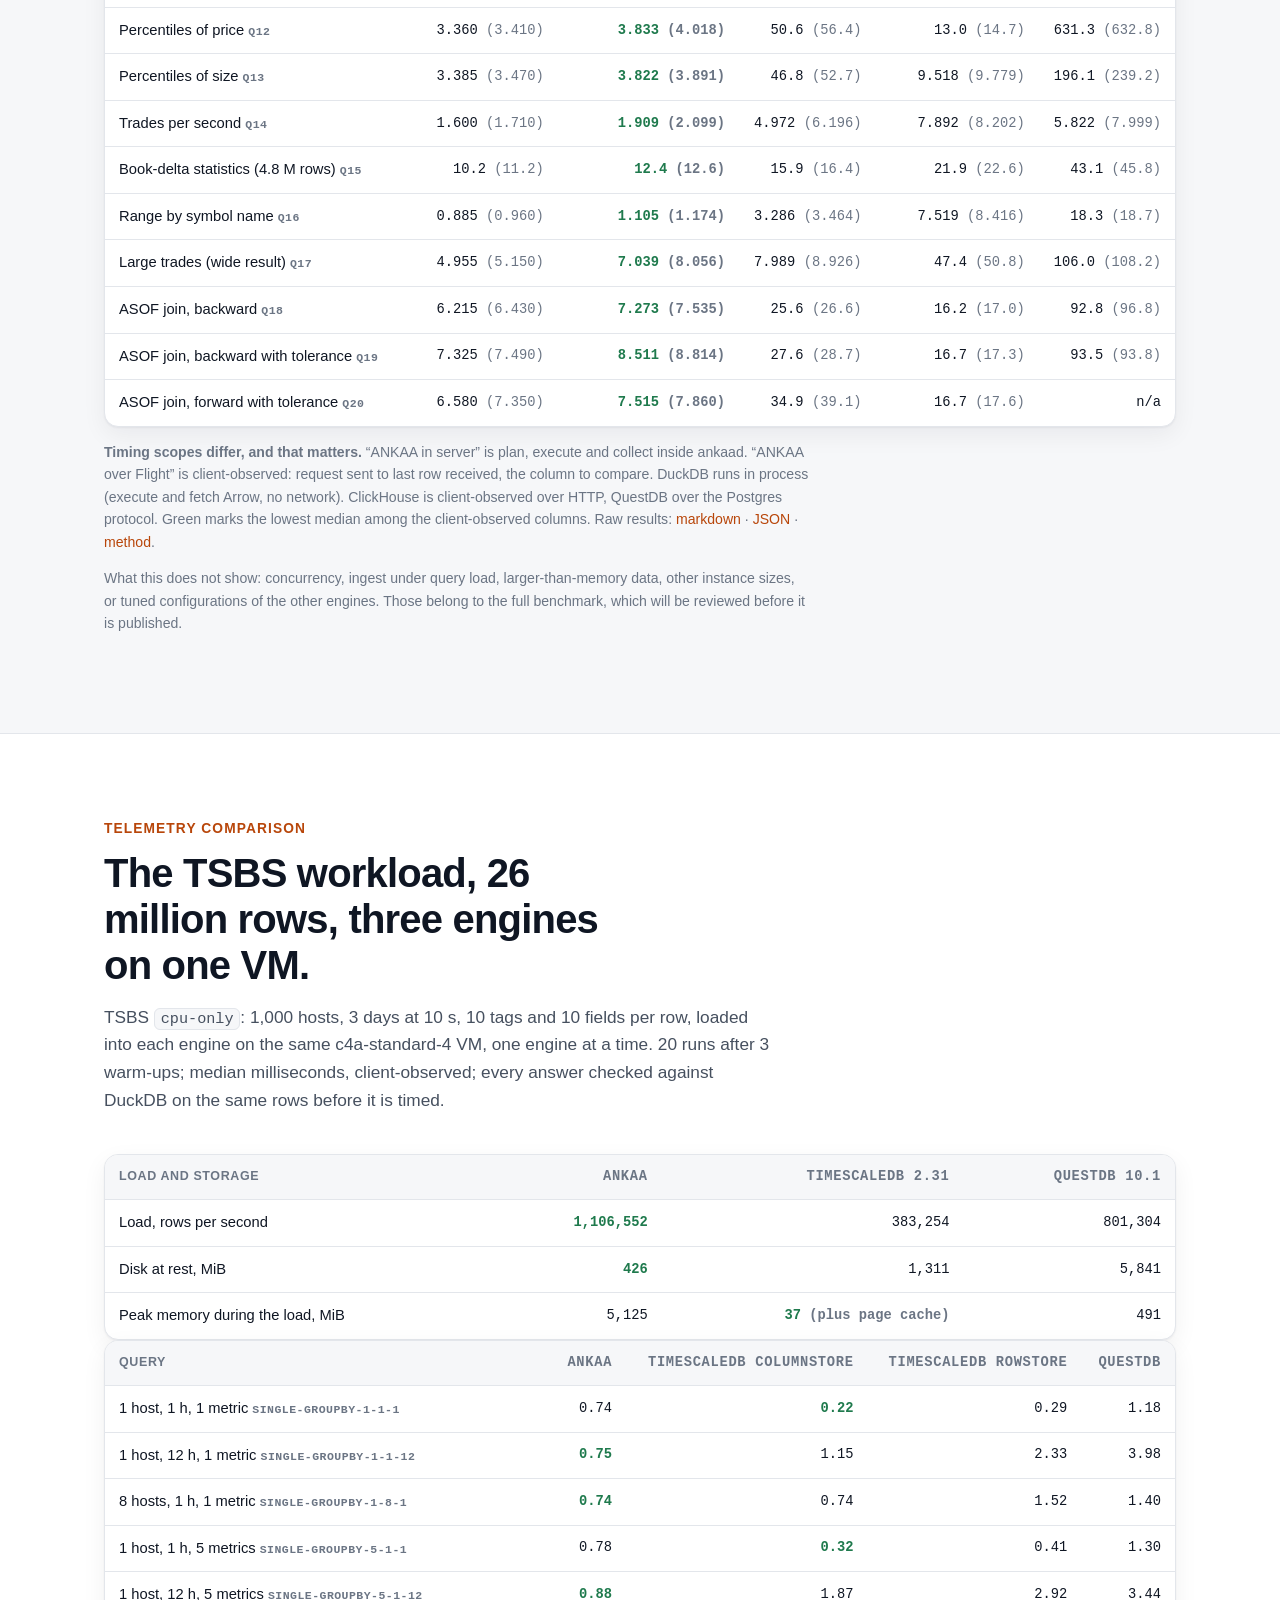
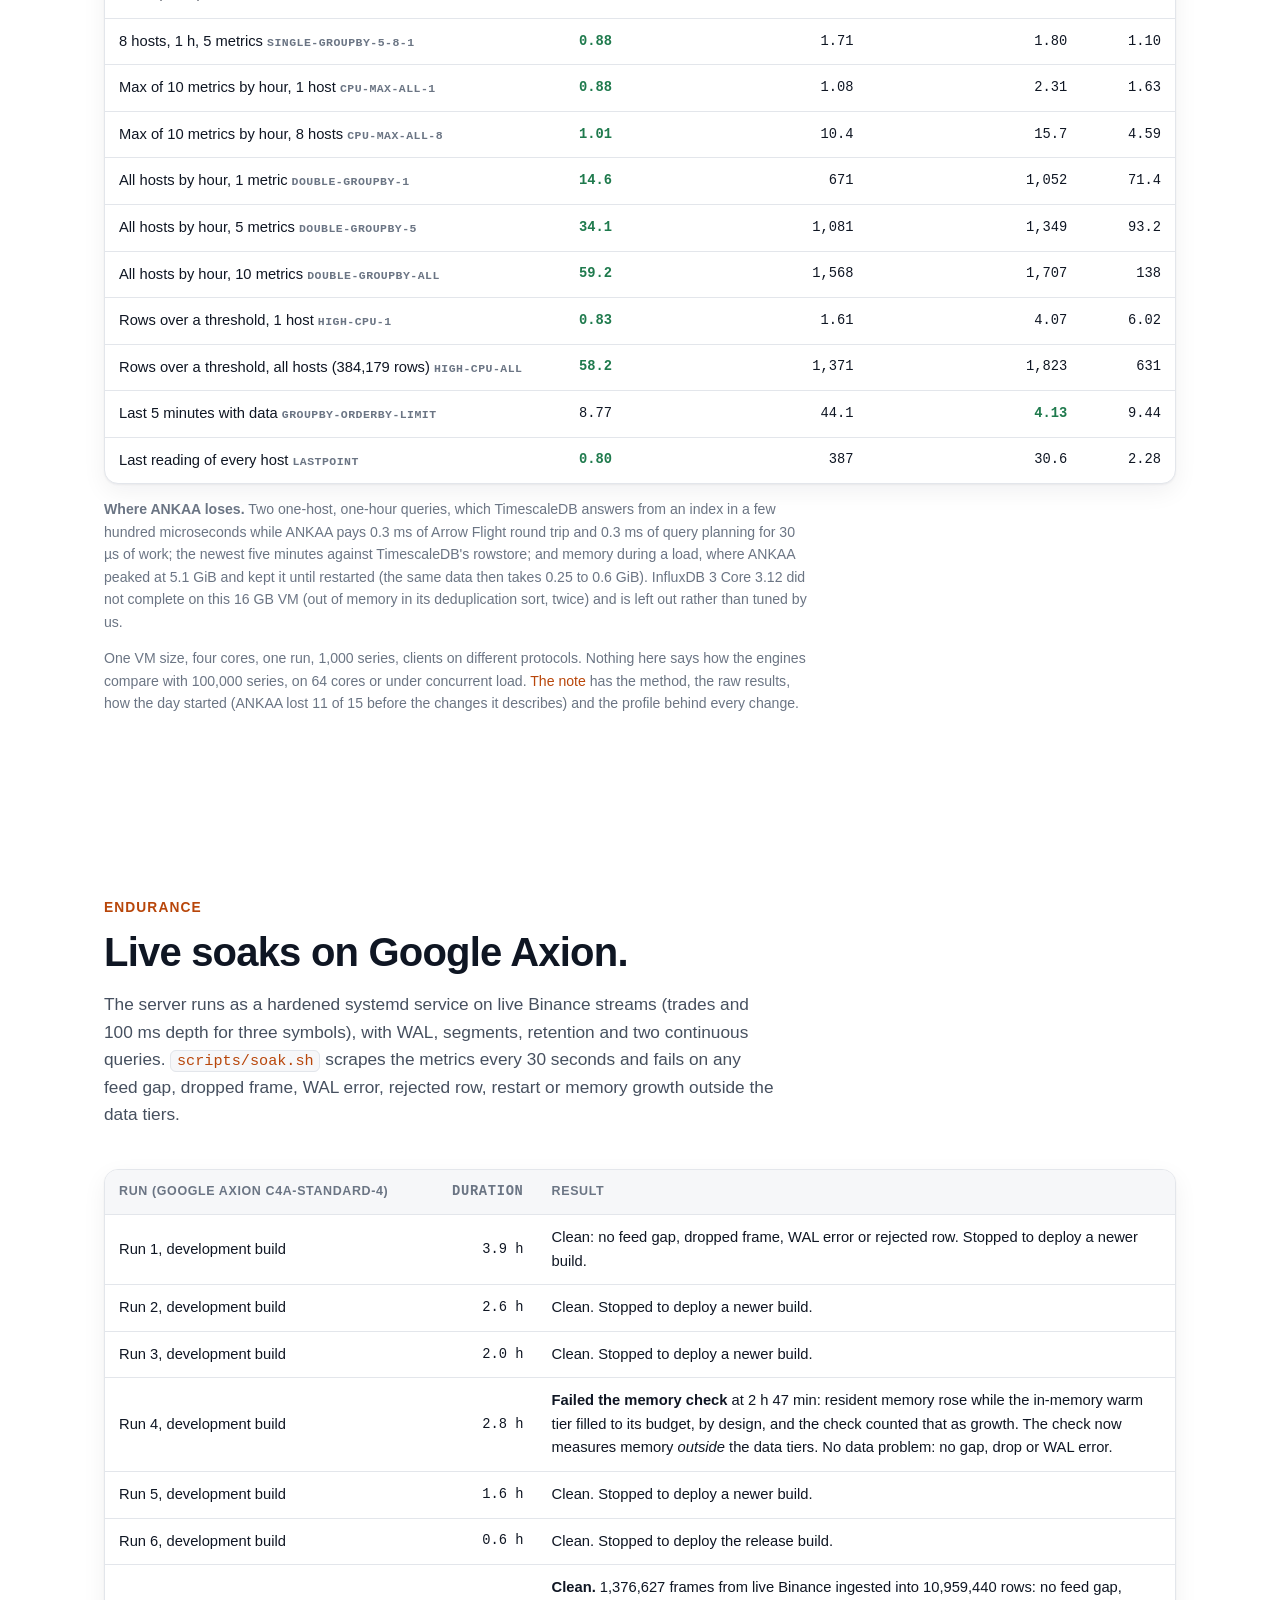
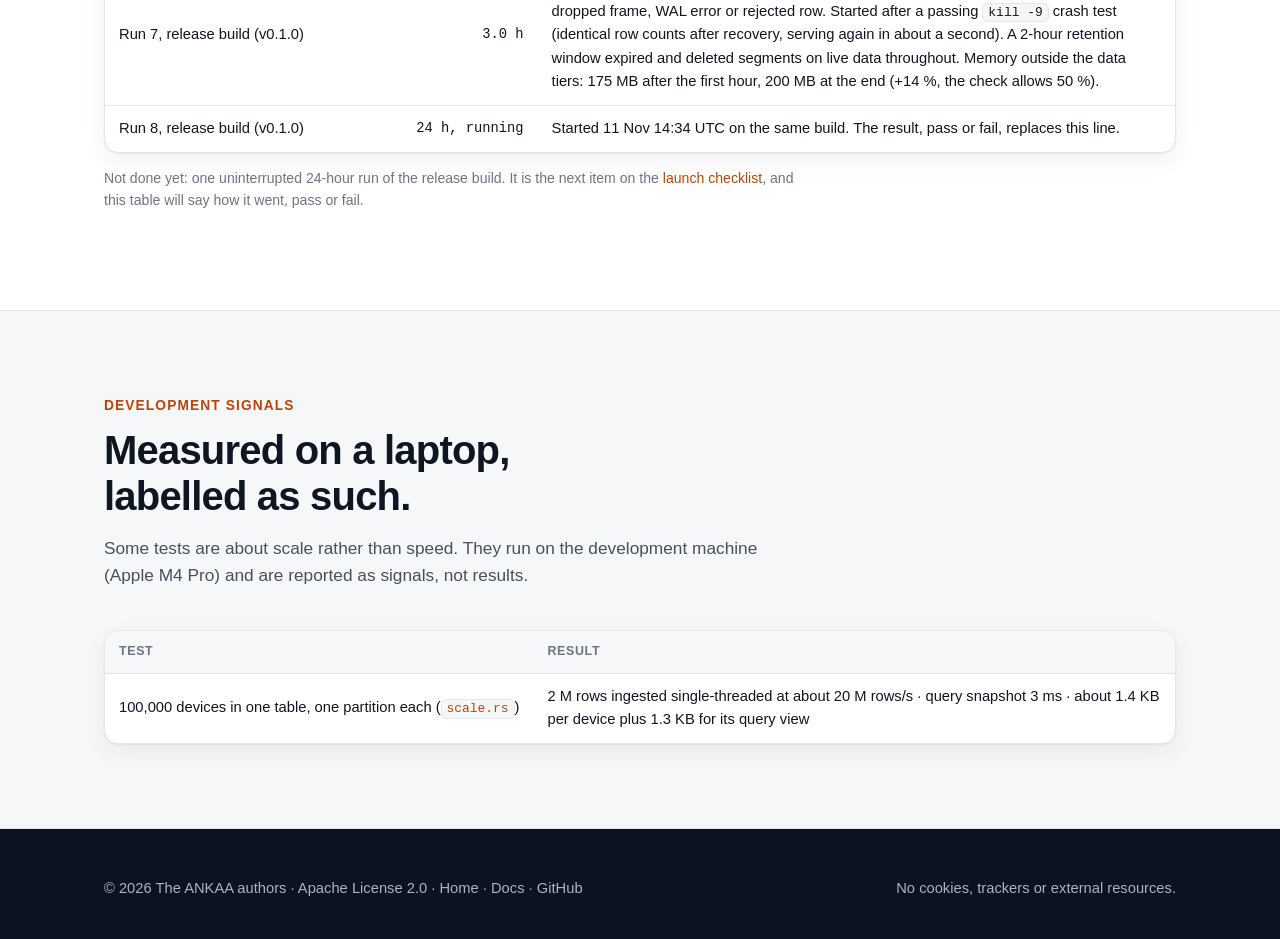
==== commit 3123cef7: "perf(simd): SVE2 loops with fewer predicates, per-kernel choice from measurements The SVE2 kernels k" ====
--- a/site/benchmarks.html
+++ b/site/benchmarks.html
@@ -91,16 +91,17 @@
         <table>
           <thead><tr><th>Kernel, 1,024 values</th><th class="num">scalar</th><th class="num">NEON</th><th class="num">SVE2</th></tr></thead>
           <tbody>
-            <tr><td>filter_range_f32</td><td class="num">966</td><td class="num best">242</td><td class="num">305</td></tr>
-            <tr><td>sum_f32</td><td class="num">665</td><td class="num best">89</td><td class="num">261</td></tr>
-            <tr><td>min_max_f32</td><td class="num">119</td><td class="num best">55</td><td class="num">162</td></tr>
-            <tr><td>min_max_i64</td><td class="num">183</td><td class="num">181</td><td class="num best">114</td></tr>
-            <tr><td>count_f32_gt</td><td class="num">175</td><td class="num best">57</td><td class="num">196</td></tr>
+            <tr><td>filter_range_f32</td><td class="num">966</td><td class="num">240</td><td class="num best">215</td></tr>
+            <tr><td>gather_f32</td><td class="num">154</td><td class="num">159</td><td class="num best">91</td></tr>
+            <tr><td>sum_f32</td><td class="num">664</td><td class="num best">89</td><td class="num">124</td></tr>
+            <tr><td>min_max_f32</td><td class="num">119</td><td class="num best">55</td><td class="num">63</td></tr>
+            <tr><td>min_max_i64</td><td class="num">182</td><td class="num">182</td><td class="num best">114</td></tr>
+            <tr><td>count_f32_gt</td><td class="num">176</td><td class="num best">57</td><td class="num">91</td></tr>
           </tbody>
         </table>
       </div>
     </div>
-    <p class="note">Nanoseconds unless stated. At 128-bit vectors NEON wins most kernels, so the engine picks per kernel at start-up: NEON on Axion and Graviton4 except 64-bit integer min/max, where SVE2 has instructions NEON lacks. Wider SVE vectors switch the default to SVE2. Full tables: <a href="https://github.com/ualsweb/ankaa/blob/main/docs/benchmarks/2026-11-10-axion-first-light.md">first-light note</a>.</p>
+    <p class="note">Nanoseconds unless stated. Decode and ingest measured 2026-11-10; the kernel table 2026-11-13, after the SVE2 loops were rewritten with fewer predicates. At 128-bit vectors SVE2 and NEON move the same data per clock, so the engine picks per kernel at start-up: SVE2 where it has instructions NEON lacks (<code>compact</code> in filters, gathers, 64-bit integer min/max), NEON for the plain loops. Wider SVE vectors switch the default to SVE2. Full tables: <a href="https://github.com/ualsweb/ankaa/blob/main/docs/benchmarks/2026-11-13-axion-sve2-loop-shape.md">loop-shape note</a>, <a href="https://github.com/ualsweb/ankaa/blob/main/docs/benchmarks/2026-11-10-axion-first-light.md">first-light note</a>.</p>
   </div>
 </section>
 
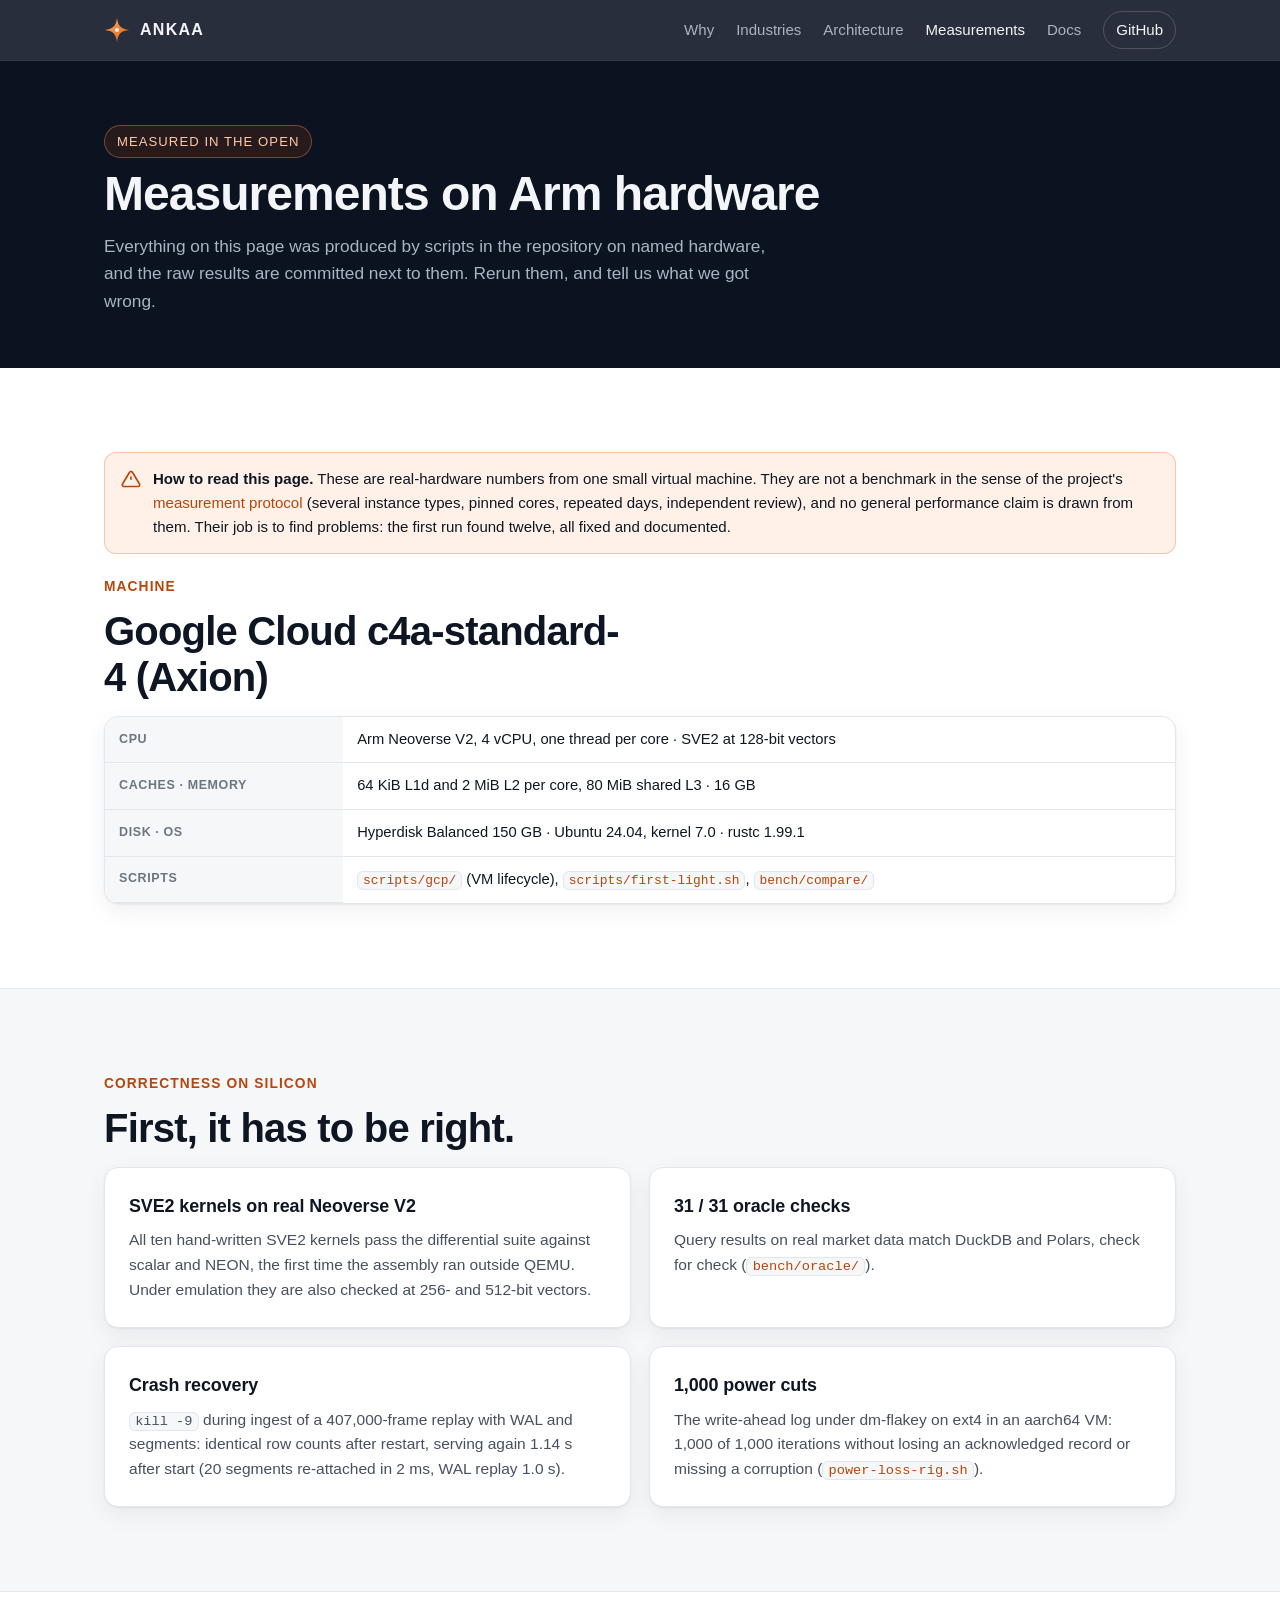
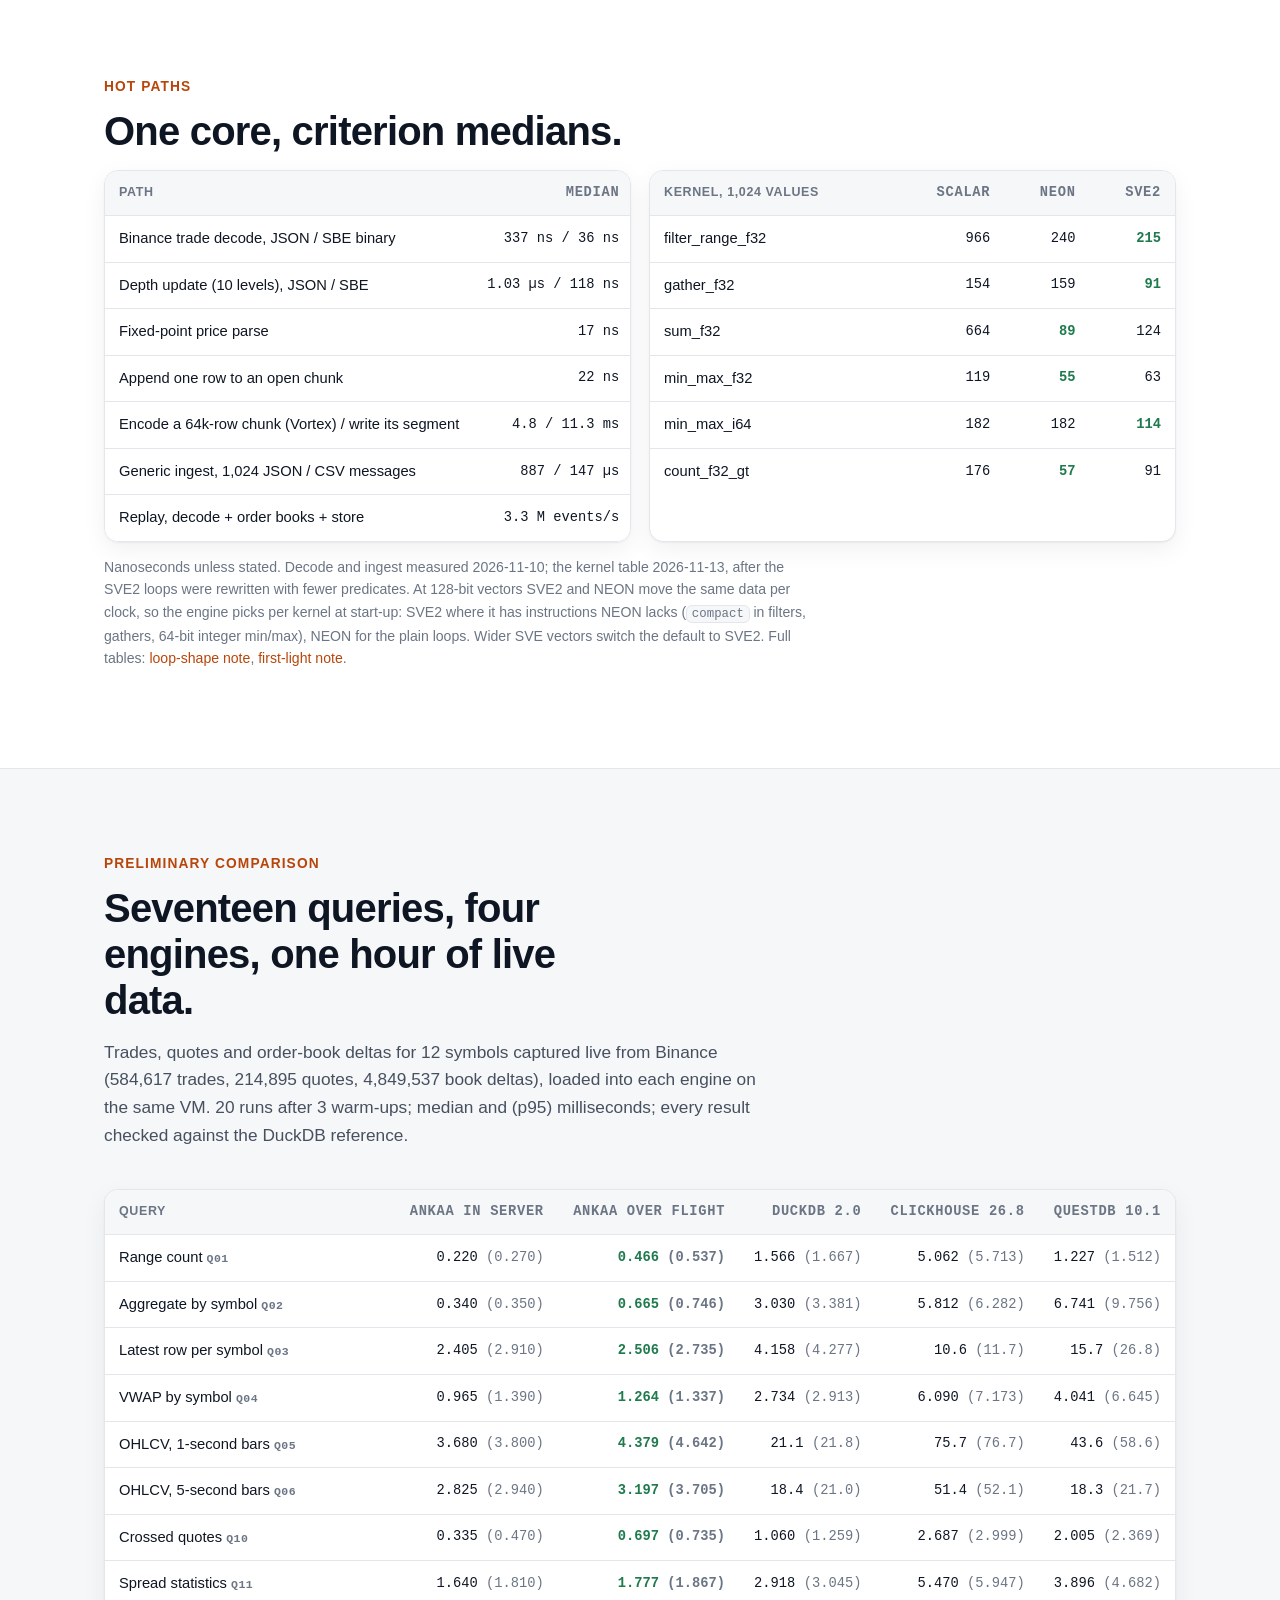
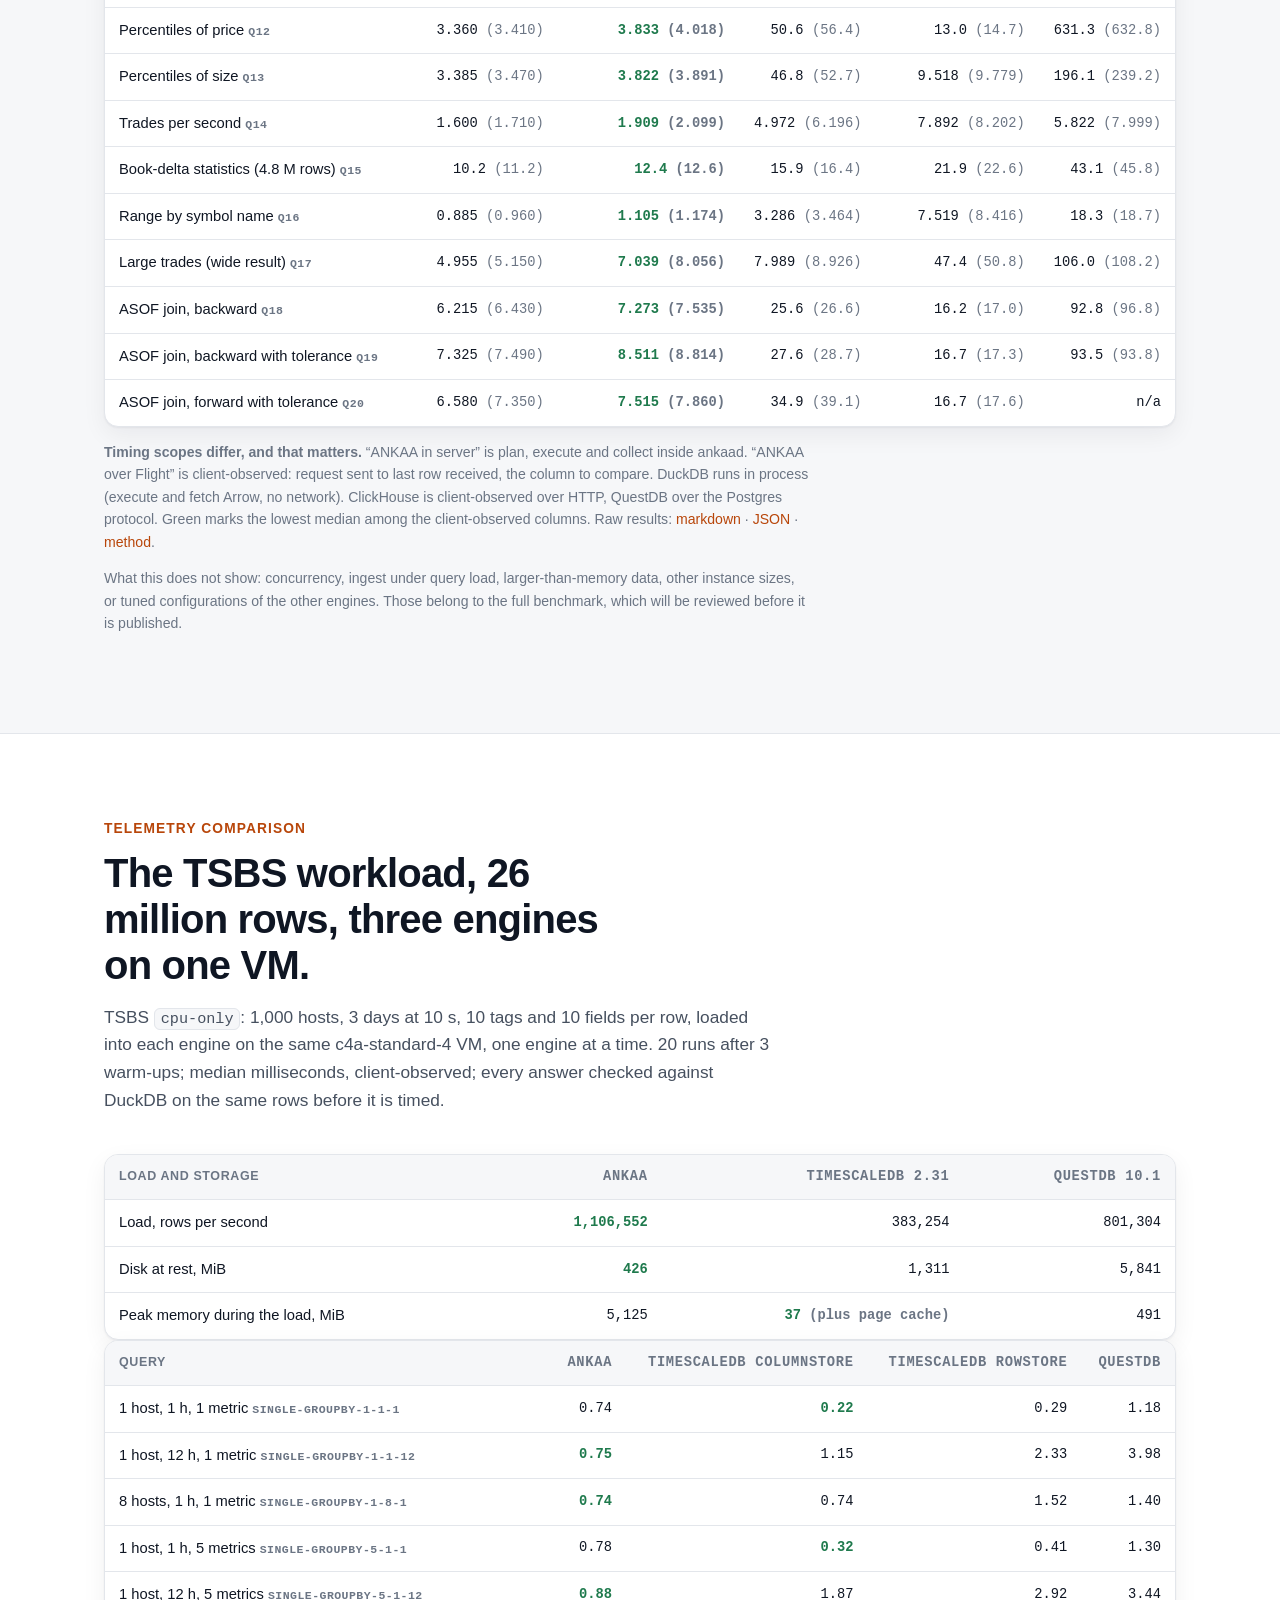
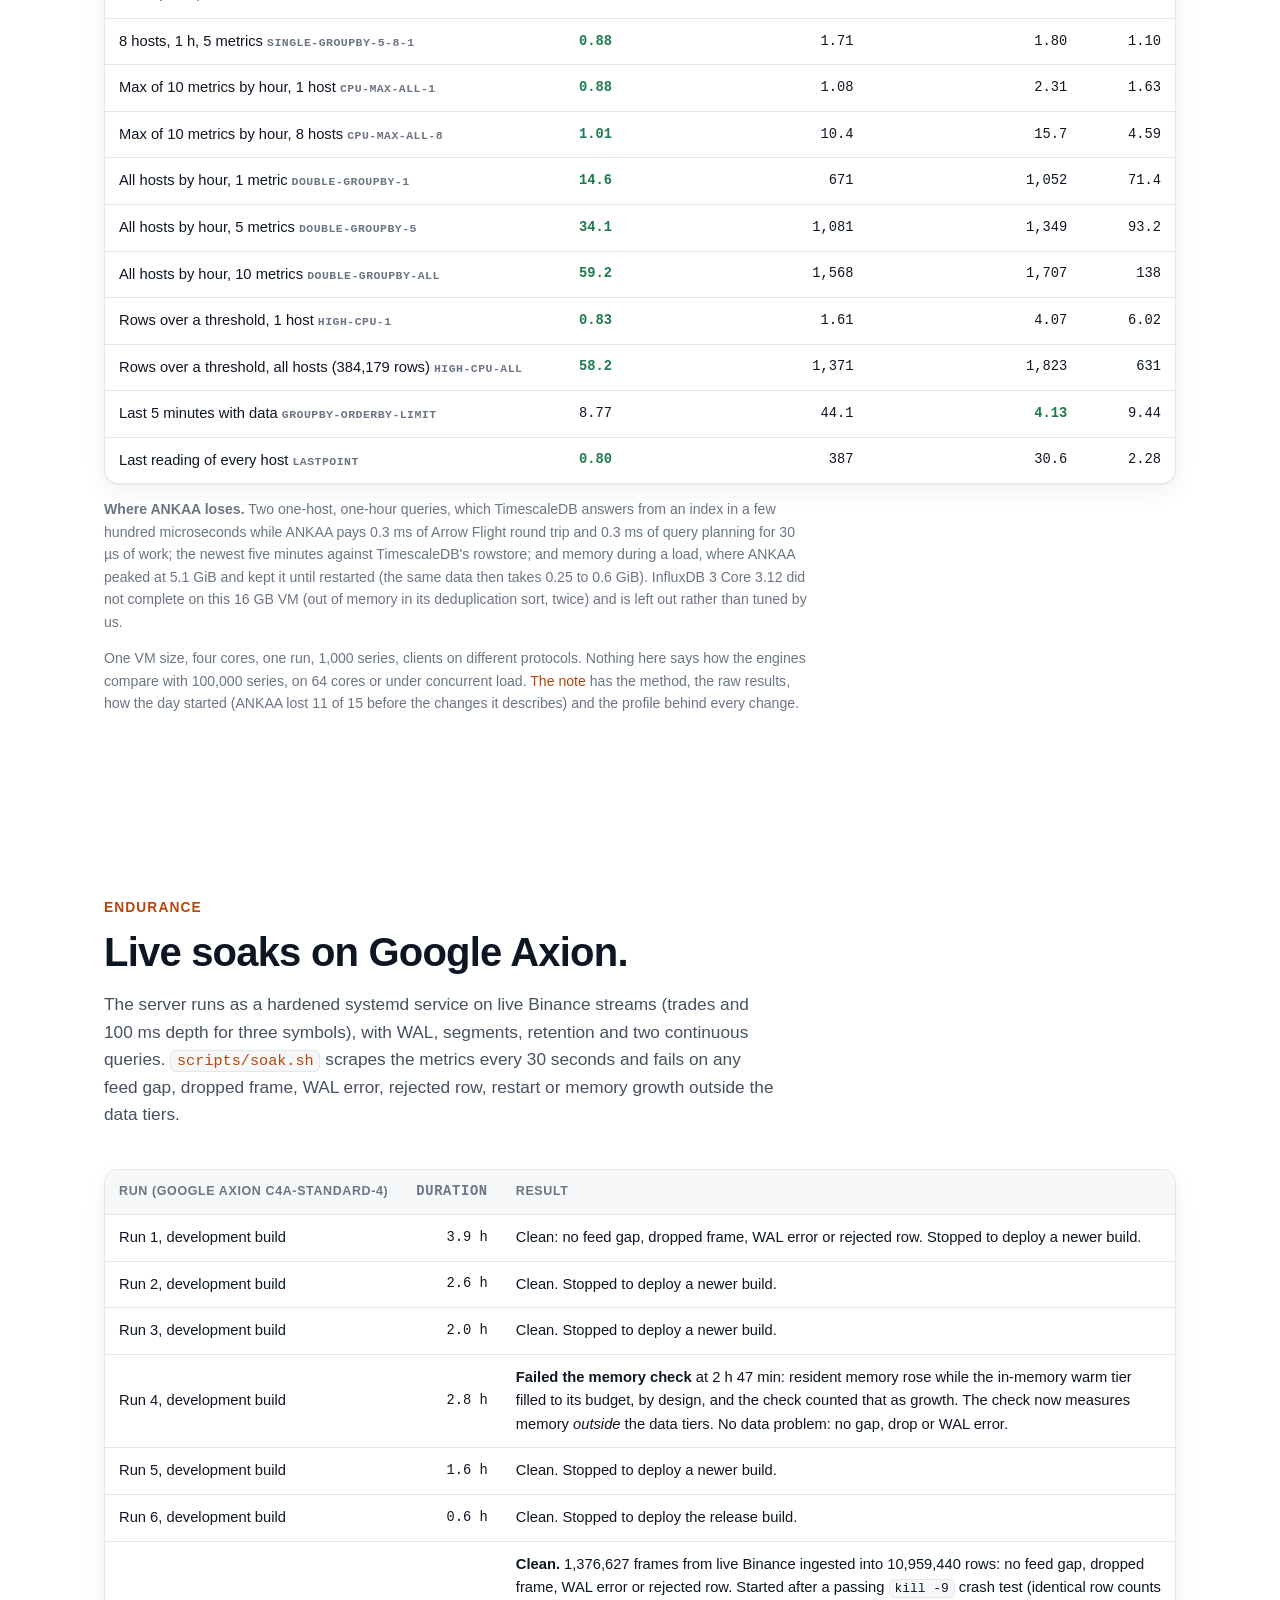
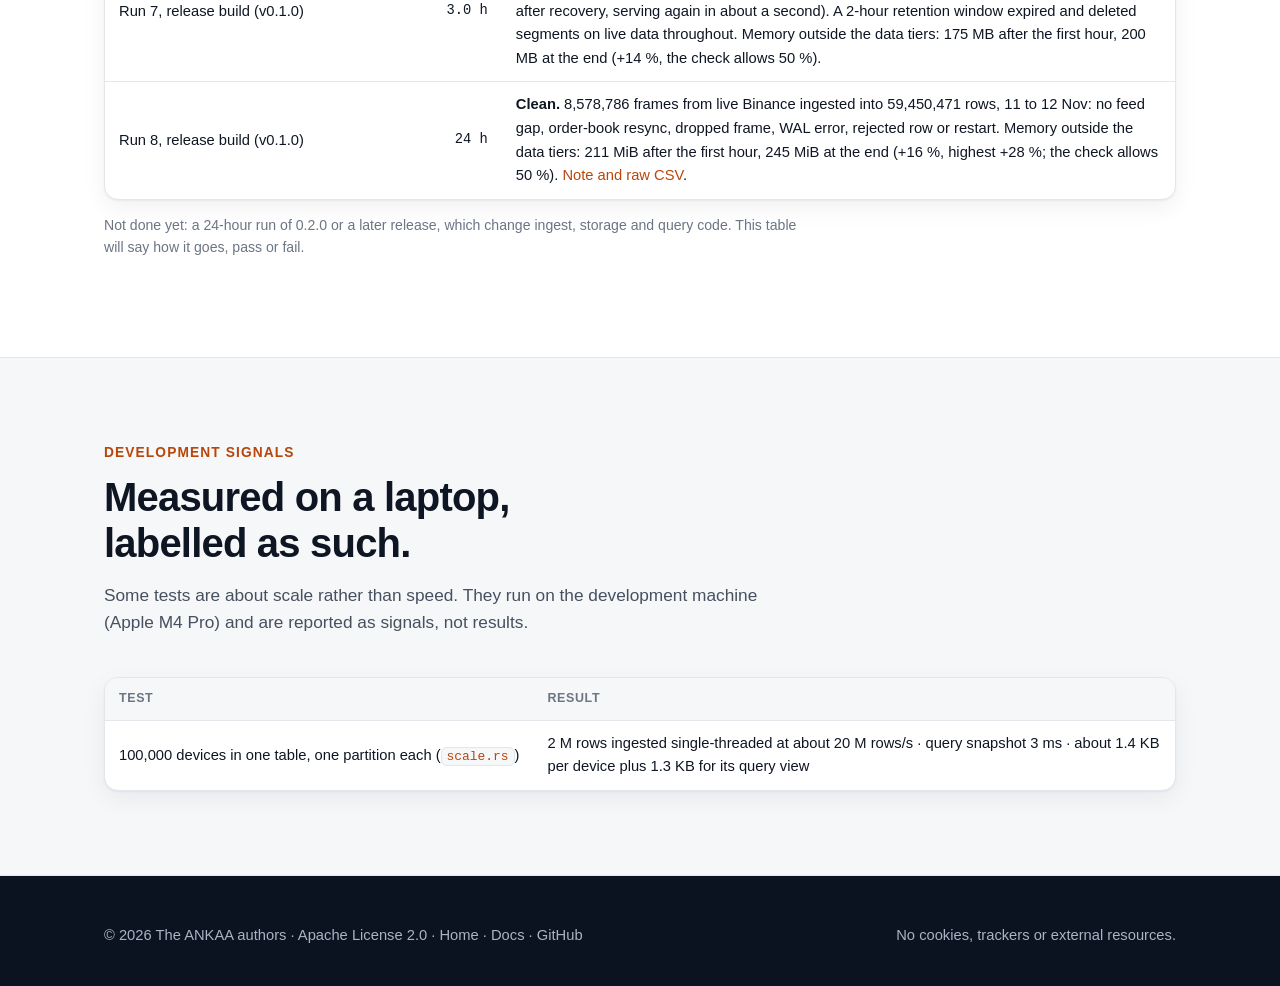
==== commit 289f9a0f: "docs: the 24-hour soak of v0.1.0 on Axion was clean 2,875 samples over 24 h on live Binance streams " ====
--- a/site/benchmarks.html
+++ b/site/benchmarks.html
@@ -197,11 +197,11 @@
           <tr><td>Run 5, development build</td><td class="num">1.6 h</td><td class="wrap-ok">Clean. Stopped to deploy a newer build.</td></tr>
           <tr><td>Run 6, development build</td><td class="num">0.6 h</td><td class="wrap-ok">Clean. Stopped to deploy the release build.</td></tr>
           <tr><td>Run 7, release build (v0.1.0)</td><td class="num">3.0 h</td><td class="wrap-ok"><b>Clean.</b> 1,376,627 frames from live Binance ingested into 10,959,440 rows: no feed gap, dropped frame, WAL error or rejected row. Started after a passing <code>kill -9</code> crash test (identical row counts after recovery, serving again in about a second). A 2-hour retention window expired and deleted segments on live data throughout. Memory outside the data tiers: 175 MB after the first hour, 200 MB at the end (+14 %, the check allows 50 %).</td></tr>
-          <tr><td>Run 8, release build (v0.1.0)</td><td class="num">24 h, running</td><td class="wrap-ok">Started 11 Nov 14:34 UTC on the same build. The result, pass or fail, replaces this line.</td></tr>
-        </tbody>
-      </table>
-    </div>
-    <p class="note">Not done yet: one uninterrupted 24-hour run of the release build. It is the next item on the <a href="https://github.com/ualsweb/ankaa/blob/main/docs/launch-checklist.md">launch checklist</a>, and this table will say how it went, pass or fail.</p>
+          <tr><td>Run 8, release build (v0.1.0)</td><td class="num">24 h</td><td class="wrap-ok"><b>Clean.</b> 8,578,786 frames from live Binance ingested into 59,450,471 rows, 11 to 12 Nov: no feed gap, order-book resync, dropped frame, WAL error, rejected row or restart. Memory outside the data tiers: 211 MiB after the first hour, 245 MiB at the end (+16 %, highest +28 %; the check allows 50 %). <a href="https://github.com/ualsweb/ankaa/blob/main/docs/benchmarks/2026-11-12-axion-24h-soak.md">Note and raw CSV</a>.</td></tr>
+        </tbody>
+      </table>
+    </div>
+    <p class="note">Not done yet: a 24-hour run of 0.2.0 or a later release, which change ingest, storage and query code. This table will say how it goes, pass or fail.</p>
   </div>
 </section>
 
